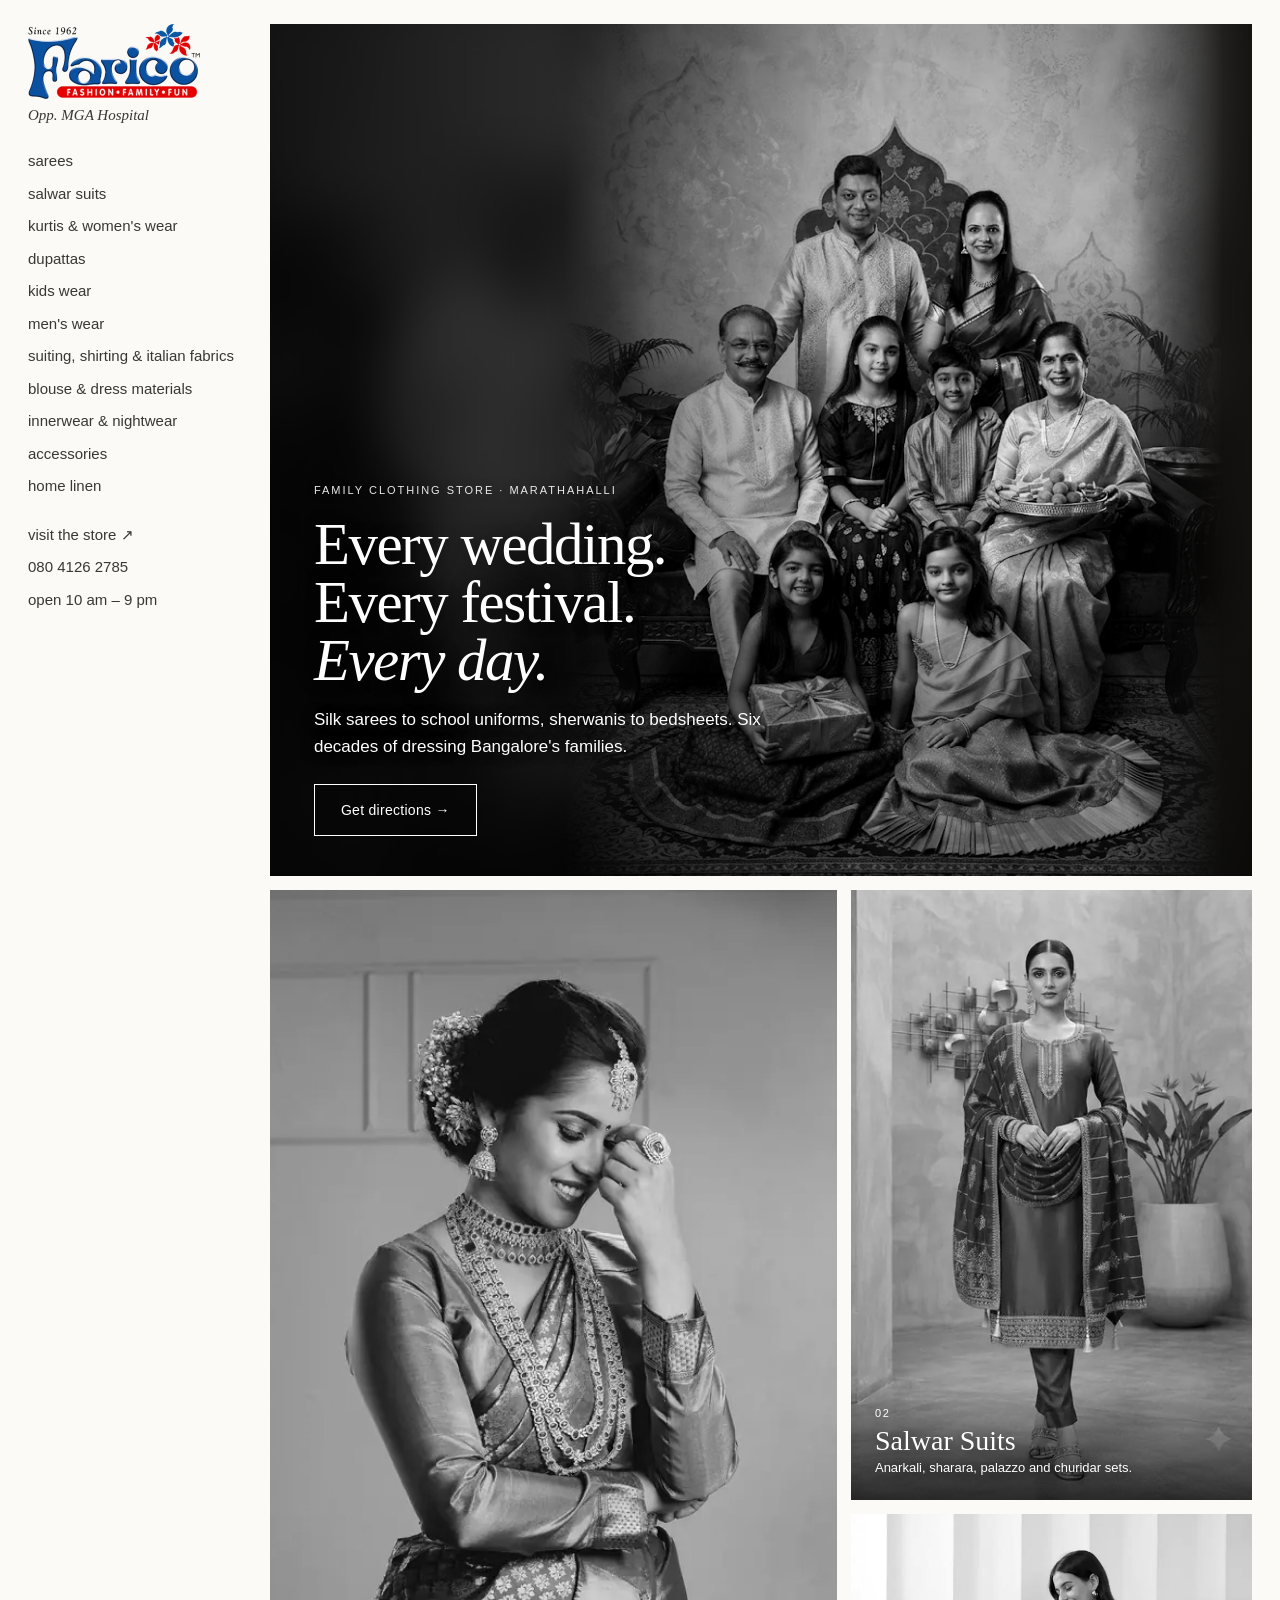
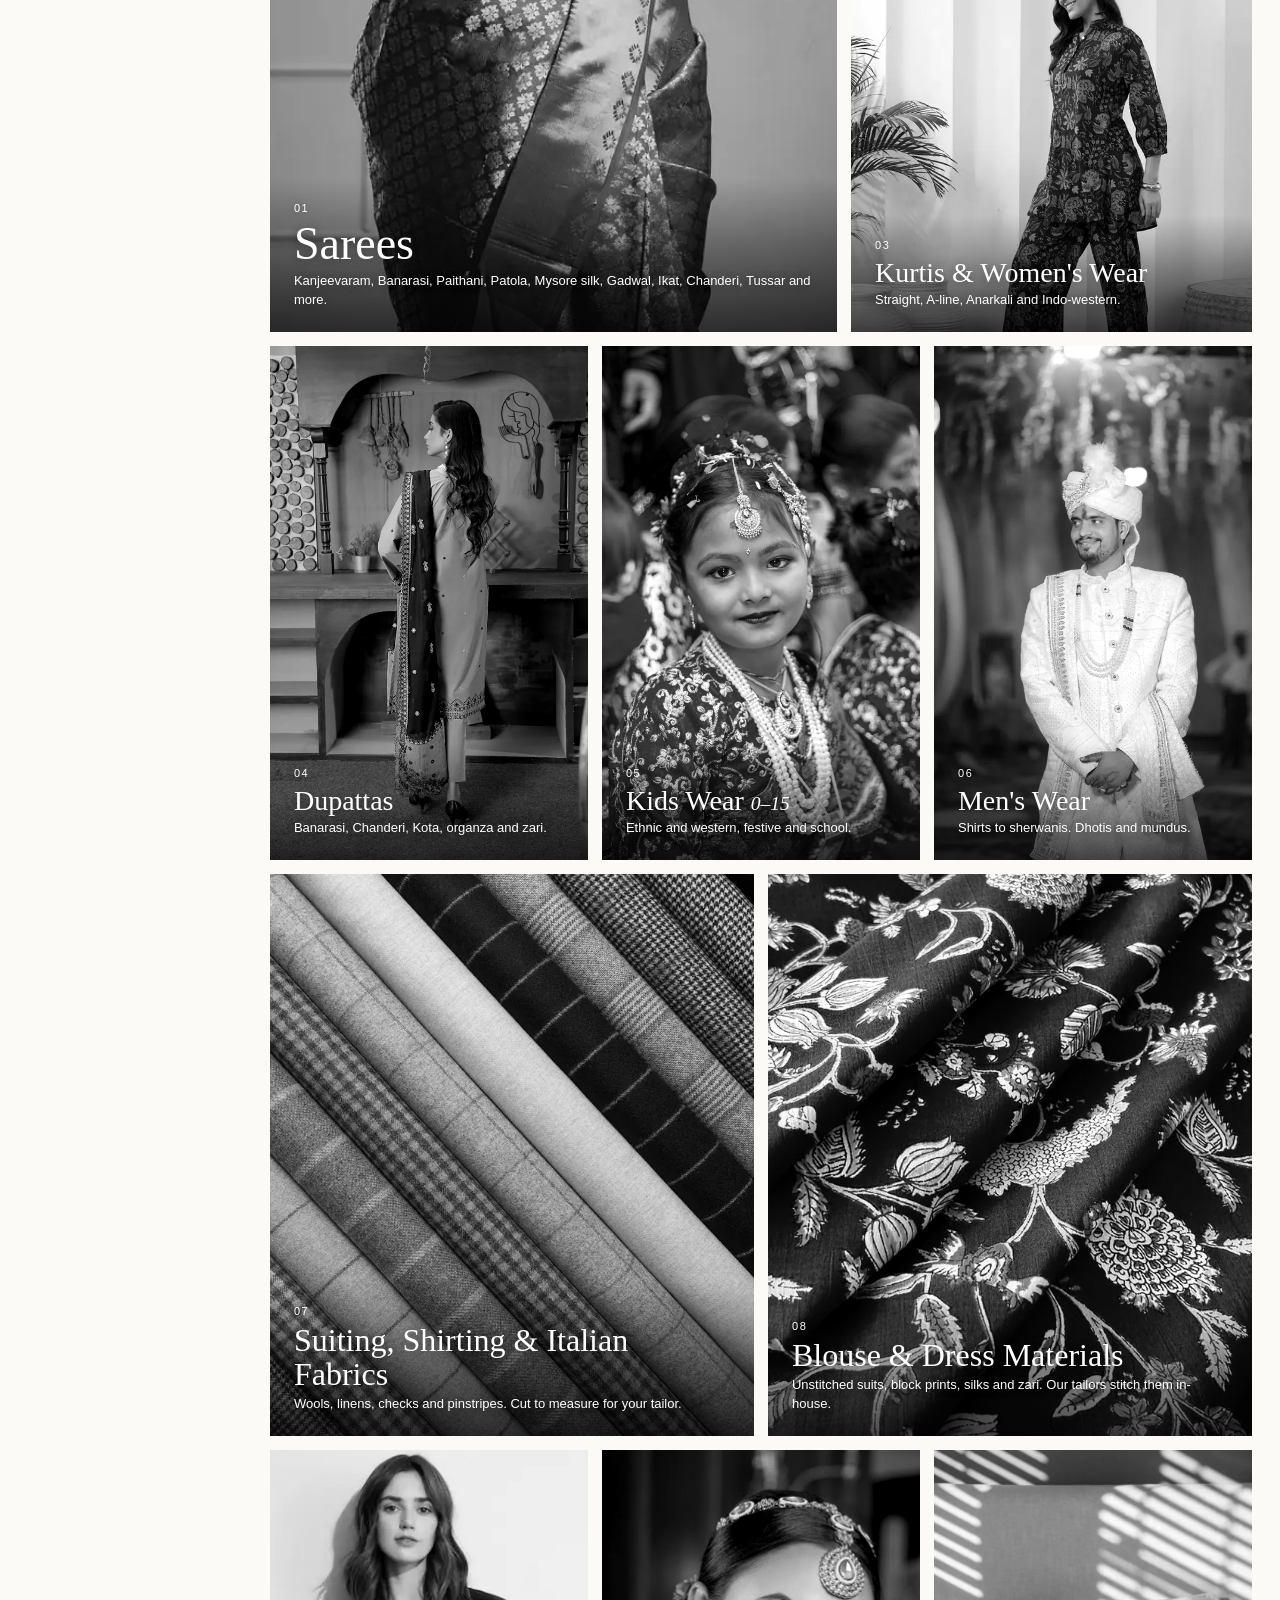
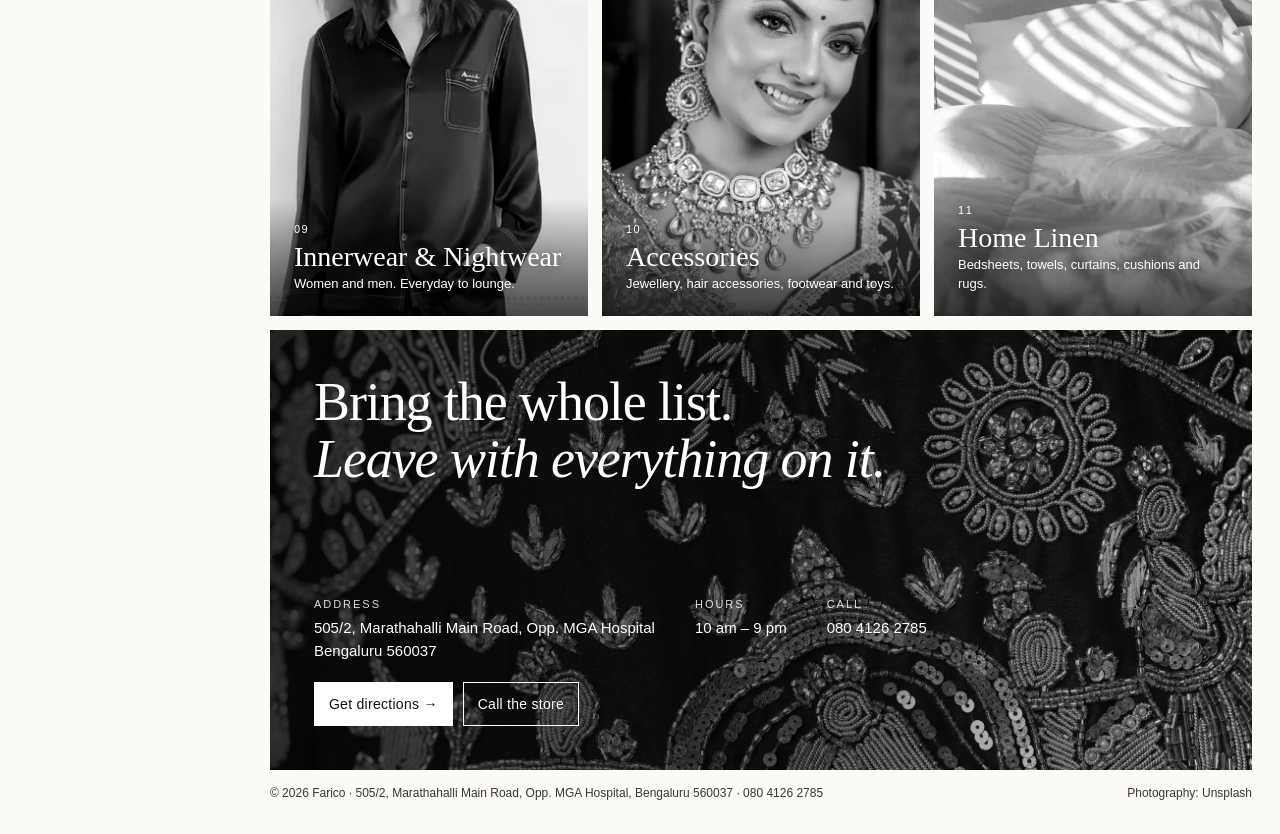
==== index.html @ d2ce6d0b "New salwar suit photo; 3:4 tile Co-Authored-By: Claude Opus 5.5 <noreply@anthropic.com> Claude-Sessi" ====
<!doctype html>
<html lang="en">
<head>
<meta charset="utf-8">
<meta http-equiv="Content-Security-Policy" content="default-src 'self'; img-src 'self' data:; style-src 'self' 'unsafe-inline' https://fonts.googleapis.com; font-src https://fonts.gstatic.com; script-src 'none'; connect-src 'none'; object-src 'none'; base-uri 'self'; form-action 'none'; upgrade-insecure-requests">
<meta name="referrer" content="strict-origin-when-cross-origin">
<meta name="viewport" content="width=device-width, initial-scale=1">
<title>Complete Clothing Store in Marathahalli | Farico</title>
<meta name="description" content="Visit Farico, a complete family clothing store in Marathahalli, Bangalore. Sarees, Kidswear, Men's wear, Women's wear, fabrics &amp; more. Walk-in today.">
<link rel="canonical" href="https://farico.in/">
<meta name="theme-color" content="#FBFAF7">
<meta property="og:type" content="website">
<meta property="og:title" content="Farico — Complete Clothing Store in Marathahalli">
<meta property="og:description" content="Sarees, salwars, kurtis, kidswear, men's wear, suitings, fabrics and home linen. Since 1962. 505/2, Marathahalli Main Road, Opp. MGA Hospital, Bengaluru.">
<meta property="og:url" content="https://farico.in/">
<meta property="og:image" content="https://farico.in/img/family-683.webp">
<link rel="icon" type="image/png" href="img/icon-180.png">
<link rel="apple-touch-icon" href="img/icon-180.png">
<link rel="preload" as="image" href="img/family-683.webp" imagesrcset="img/family-480.webp 480w, img/family-683.webp 683w" imagesizes="(min-width:960px) 520px, 100vw" fetchpriority="high">
<link rel="preconnect" href="https://fonts.googleapis.com">
<link rel="preconnect" href="https://fonts.gstatic.com" crossorigin>
<link rel="stylesheet" href="https://fonts.googleapis.com/css2?family=Newsreader:ital,opsz,wght@0,6..72,300;1,6..72,300&amp;family=Geist:wght@300;400&amp;display=swap">
<script type="application/ld+json">
{"@context":"https://schema.org","@type":"ClothingStore","name":"Farico","url":"https://farico.in/","image":"https://farico.in/img/family-683.webp","logo":"https://farico.in/img/logo.png","foundingDate":"1962","telephone":"+91-80-41262785","address":{"@type":"PostalAddress","streetAddress":"505/2, Marathahalli Main Road, Opp. MGA Hospital","addressLocality":"Marathahalli, Bengaluru","addressRegion":"Karnataka","postalCode":"560037","addressCountry":"IN"},"geo":{"@type":"GeoCoordinates","latitude":12.9572004,"longitude":77.7002602},"openingHoursSpecification":[{"@type":"OpeningHoursSpecification","dayOfWeek":["Monday","Tuesday","Wednesday","Thursday","Friday","Saturday","Sunday"],"opens":"10:00","closes":"21:00"}],"hasMap":"https://www.google.com/maps/search/?api=1&query=FARICO&query_place_id=ChIJmXKPHPkTrjsRgQhDVaaILQQ"}
</script>
<style>
:root{--ink:rgba(20,18,16,.84);--bg:#FBFAF7;--gap:10px;--serif:'Newsreader',Georgia,'Times New Roman',serif;--sans:'Geist','Helvetica Neue',Arial,sans-serif}
*{box-sizing:border-box}
html{-webkit-text-size-adjust:100%;scroll-behavior:smooth}
body{margin:0;background:var(--bg);color:var(--ink);font:300 16px/1.5 var(--sans);-webkit-font-smoothing:antialiased}
a{color:inherit}
img{display:block;max-width:100%}
.wrap{max-width:1440px;margin:0 auto;padding:0 12px 24px}

/* Mobile header */
.side{position:sticky;top:0;z-index:5;background:rgba(251,250,247,.94);backdrop-filter:blur(8px);-webkit-backdrop-filter:blur(8px);margin:0 -12px 10px;padding:10px 12px 0;border-bottom:1px solid rgba(20,18,16,.08)}
.bar{display:flex;align-items:center;justify-content:space-between;gap:12px}
.logo img{width:118px;height:auto}
.place{display:none}
.acts{display:flex;gap:8px}
.btn{display:inline-flex;align-items:center;justify-content:center;gap:6px;min-height:44px;padding:0 14px;border:1px solid rgba(20,18,16,.75);font:400 14px var(--sans);letter-spacing:.02em;text-decoration:none;white-space:nowrap}
.btn svg{width:16px;height:16px}
.btn.dark{background:#141210;color:#fff;border-color:#141210}
.cats{display:flex;gap:18px;overflow-x:auto;padding:12px 0 12px;margin:0 -12px;padding-left:12px;padding-right:12px;scrollbar-width:none;font-size:14px}
.cats::-webkit-scrollbar{display:none}
.cats a{text-decoration:none;white-space:nowrap}
.store{display:none}

/* Tiles */
.tile{position:relative;overflow:hidden;background:#2A2724;color:#fff;margin:0}
.tile img{position:absolute;inset:0;width:100%;height:100%;object-fit:cover;transition:filter .7s ease,transform 1.4s cubic-bezier(.2,.7,.2,1)}
.cap{position:absolute;left:0;right:0;bottom:0;padding:14px;display:flex;flex-direction:column;gap:4px;background:linear-gradient(to top,rgba(0,0,0,.7),rgba(0,0,0,.3) 60%,rgba(0,0,0,0));text-shadow:0 1px 10px rgba(0,0,0,.35)}
.num{font-size:11px;letter-spacing:.14em}
.cap h2,.cap h3{margin:0;font:300 22px/1.05 var(--serif)}
.cap p{margin:0;font-size:13px;line-height:1.45}
@media (hover:hover){
 .tile img{filter:grayscale(1) contrast(1.05)}
 .tile:hover img{filter:none;transform:scale(1.03)}
}
@media (prefers-reduced-motion:reduce){.tile img{transition:none}}

/* Hero */
.hero{position:relative;aspect-ratio:10/19;background:#141210}
.hero .bg{position:absolute;inset:-40px;width:calc(100% + 80px);height:calc(100% + 80px);object-fit:cover;filter:blur(28px) brightness(.5);transform:none}
@media (hover:hover){.hero .bg{filter:grayscale(1) blur(28px) brightness(.5)}.hero:hover .bg{filter:blur(28px) brightness(.5);transform:none}}
.hero .fg{position:absolute;top:0;left:0;right:0;bottom:auto;width:100%;height:auto;aspect-ratio:683/1024;-webkit-mask-image:linear-gradient(to bottom,#000 80%,transparent);mask-image:linear-gradient(to bottom,#000 80%,transparent)}
.hero .shade{position:absolute;inset:0;background:linear-gradient(to top,rgba(0,0,0,.8) 0%,rgba(0,0,0,.45) 35%,rgba(0,0,0,0) 60%,rgba(0,0,0,0) 85%,rgba(0,0,0,.35) 100%)}
.hero .top{position:absolute;top:16px;left:16px;right:16px;display:flex;justify-content:space-between;font-size:11px;letter-spacing:.18em;text-transform:uppercase}
.hero .body{position:absolute;left:0;right:0;bottom:0;padding:22px 16px 24px;display:flex;flex-direction:column;gap:14px;text-shadow:0 1px 16px rgba(0,0,0,.4)}
.hero h1.kicker{margin:0;font:400 11px/1.4 var(--sans);letter-spacing:.18em;text-transform:uppercase;opacity:.9}
.hero .lead{margin:0;font:300 clamp(38px,10vw,88px)/.98 var(--serif);letter-spacing:-.025em;max-width:none}
.hero p{margin:0;font-size:15px;line-height:1.55;max-width:560px}
.hero .btn{align-self:flex-start;color:#fff;border-color:#fff;background:rgba(0,0,0,.2);text-shadow:none}

/* Grid: mobile 2 cols */
.grid{display:grid;grid-template-columns:repeat(2,minmax(0,1fr));gap:var(--gap);margin-top:var(--gap)}
.grid .tile{aspect-ratio:3/4}
.grid .wide{grid-column:1/-1;aspect-ratio:4/5}
.grid .land{aspect-ratio:3/4}

/* Visit */
.visit{margin-top:var(--gap);min-height:520px}
.visit .shade{position:absolute;inset:0;background:linear-gradient(to top,rgba(0,0,0,.8),rgba(0,0,0,.45))}
.visit .body{position:absolute;inset:0;padding:22px 16px;display:flex;flex-direction:column;justify-content:space-between;gap:20px}
.visit h2{margin:0;font:300 clamp(30px,7vw,54px)/1.05 var(--serif);letter-spacing:-.02em;max-width:720px}
.info{display:flex;flex-wrap:wrap;gap:16px 40px;font-size:15px;line-height:1.55}
.info a{text-decoration:none}
.lbl{display:block;font-size:11px;letter-spacing:.18em;text-transform:uppercase;margin-bottom:2px;opacity:.85}
.visit .btns{display:flex;flex-wrap:wrap;gap:10px}
.visit .btn{color:#fff;border-color:#fff}
.visit .btn.dark{background:#fff;color:#141210;border-color:#fff}
footer{display:flex;flex-wrap:wrap;justify-content:space-between;gap:6px 16px;font-size:12px;padding-top:14px}
footer a{text-decoration:none}

/* Tablet */
@media (min-width:640px){
 .cap{padding:18px}
 .cap h2,.cap h3{font-size:26px}
 .hero .body{padding:32px}
 .hero{aspect-ratio:10/16}
}

/* Desktop: side nav + collage */
@media (min-width:960px){
 :root{--gap:14px}
 .wrap{display:flex;gap:36px;align-items:flex-start;padding:24px 28px 32px}
 .side{position:sticky;top:24px;flex:0 0 190px;margin:0;padding:0;background:none;backdrop-filter:none;-webkit-backdrop-filter:none;border:0;display:flex;flex-direction:column;gap:26px}
 .bar{flex-direction:column;align-items:flex-start;gap:8px}
 .logo img{width:172px}
 .place{display:block;font:italic 300 15px var(--serif)}
 .acts{display:none}
 .cats{flex-direction:column;gap:10px;overflow:visible;margin:0;padding:0;font-size:15px}
 .cats a:hover,.store a:hover{text-decoration:underline;text-underline-offset:4px}
 .store{display:flex;flex-direction:column;gap:10px;font-size:15px}
 .store a{text-decoration:none}
 main{flex:1;min-width:0}
 .hero{aspect-ratio:auto;height:clamp(600px,calc(100svh - 48px),880px)}
 .hero .fg{top:-2%;bottom:auto;left:auto;right:3%;height:116%;width:auto;-webkit-mask-image:linear-gradient(to right,transparent 0,#000 14%,#000 86%,transparent 100%);mask-image:linear-gradient(to right,transparent 0,#000 14%,#000 86%,transparent 100%)}
 .hero .shade{background:linear-gradient(to right,rgba(0,0,0,.72) 0%,rgba(0,0,0,.45) 40%,rgba(0,0,0,0) 62%),linear-gradient(to top,rgba(0,0,0,.45),rgba(0,0,0,0) 40%)}
 .hero .body{top:0;bottom:0;right:auto;width:min(56%,640px);justify-content:flex-end;align-items:flex-start}
 .hero .lead{font-size:clamp(46px,4.6vw,76px)}
 .hero .top{top:26px;left:44px;right:44px}
 .hero .body{padding:40px 44px;gap:24px}
 .hero .body>div{display:flex;flex-direction:column;gap:18px;max-width:640px}
 .hero p{font-size:17px}
 .hero .btn{align-self:auto;min-height:52px;padding:0 26px}
 .grid{grid-template-columns:repeat(12,minmax(0,1fr));grid-auto-rows:10px}
 .grid .tile,.grid .wide{aspect-ratio:auto}
 .cap{padding:22px 24px}
 .cap h3{font-size:28px}
 .grid .g1{grid-column:1/span 7;grid-row:1/span 44}
 .grid .g1 h2{font-size:46px}
 .grid .g2{grid-column:8/span 5;grid-row:1/span 26}
 .grid .g3{grid-column:8/span 5;grid-row:27/span 18}
 .grid .g4{grid-column:1/span 4;grid-row:45/span 22}
 .grid .g5{grid-column:5/span 4;grid-row:45/span 22}
 .grid .g6{grid-column:9/span 4;grid-row:45/span 22}
 .grid .g7{grid-column:1/span 6;grid-row:67/span 24}
 .grid .g8{grid-column:7/span 6;grid-row:67/span 24}
 .grid .g9{grid-column:1/span 4;grid-row:91/span 20}
 .grid .g10{grid-column:5/span 4;grid-row:91/span 20}
 .grid .g11{grid-column:9/span 4;grid-row:91/span 20}
 .g7 h3,.g8 h3{font-size:32px}
 .visit{min-height:440px}
 .visit .shade{background:linear-gradient(to right,rgba(0,0,0,.75),rgba(0,0,0,.45) 55%,rgba(0,0,0,.15))}
 .visit .body{padding:44px}
 .visit .bottom{display:flex;flex-wrap:wrap;align-items:flex-end;justify-content:space-between;gap:20px}
}
</style>
</head>
<body>
<div class="wrap">

<header class="side">
 <div class="bar">
  <a class="logo" href="/" aria-label="Farico home"><picture><source srcset="img/logo.webp" type="image/webp"><img src="img/logo.png" alt="Farico — since 1962. Fashion, Family, Fun" width="344" height="150"></picture></a>
  <span class="place">Opp. MGA Hospital</span>
  <div class="acts">
   <a class="btn" href="tel:+918041262785" aria-label="Call Farico"><svg viewBox="0 0 24 24" fill="none" stroke="currentColor" stroke-width="1.6"><path d="M5 4h4l2 5-2.5 1.5a11 11 0 0 0 5 5L15 13l5 2v4a2 2 0 0 1-2 2A16 16 0 0 1 3 6a2 2 0 0 1 2-2"/></svg>Call</a>
   <a class="btn dark" href="https://www.google.com/maps/search/?api=1&amp;query=FARICO&amp;query_place_id=ChIJmXKPHPkTrjsRgQhDVaaILQQ" target="_blank" rel="noopener"><svg viewBox="0 0 24 24" fill="none" stroke="currentColor" stroke-width="1.6"><path d="M12 21s-7-6.2-7-11.5a7 7 0 0 1 14 0C19 14.8 12 21 12 21z"/><circle cx="12" cy="9.5" r="2.5"/></svg>Directions</a>
  </div>
 </div>
 <nav class="cats" aria-label="Collections">
  <a href="#sarees">sarees</a>
  <a href="#salwar">salwar suits</a>
  <a href="#kurtis">kurtis &amp; women's wear</a>
  <a href="#dupattas">dupattas</a>
  <a href="#kids">kids wear</a>
  <a href="#men">men's wear</a>
  <a href="#suiting">suiting, shirting &amp; italian fabrics</a>
  <a href="#materials">blouse &amp; dress materials</a>
  <a href="#nightwear">innerwear &amp; nightwear</a>
  <a href="#accessories">accessories</a>
  <a href="#home">home linen</a>
 </nav>
 <nav class="store" aria-label="Store">
  <a href="https://www.google.com/maps/search/?api=1&amp;query=FARICO&amp;query_place_id=ChIJmXKPHPkTrjsRgQhDVaaILQQ" target="_blank" rel="noopener">visit the store ↗</a>
  <a href="tel:+918041262785">080 4126 2785</a>
  <span>open 10 am – 9 pm</span>
 </nav>
</header>

<main>
 <section class="tile hero" aria-labelledby="h1">
  <img class="bg" src="img/family-480.webp" alt="" aria-hidden="true" decoding="async">
  <img class="fg" src="img/family-683.webp" srcset="img/family-480.webp 480w, img/family-683.webp 683w" sizes="(min-width:960px) 600px, 100vw" width="683" height="1024" alt="Three generations of a family dressed in silk sarees, kurtas and festive kidswear" fetchpriority="high" decoding="async">
  <div class="shade"></div>
  <div class="body">
   <div>
    <h1 id="h1" class="kicker">Family clothing store · Marathahalli</h1>
    <p class="lead">Every wedding.<br>Every festival.<br><em>Every day.</em></p>
    <p>Silk sarees to school uniforms, sherwanis to bedsheets. Six decades of dressing Bangalore's families.</p>
   </div>
   <a class="btn" href="https://www.google.com/maps/search/?api=1&amp;query=FARICO&amp;query_place_id=ChIJmXKPHPkTrjsRgQhDVaaILQQ" target="_blank" rel="noopener">Get directions →</a>
  </div>
 </section>

 <section class="grid" aria-label="Collections">
  <article class="tile wide g1" id="sarees">
   <img src="img/sarees-640.webp" srcset="img/sarees-640.webp 640w, img/sarees-1100.webp 1100w" sizes="(min-width:960px) 45vw, 100vw" width="1100" height="1650" loading="lazy" decoding="async" alt="Woman in a purple and gold silk saree" style="object-position:50% 20%">
   <div class="cap"><span class="num">01</span><h2>Sarees</h2><p>Kanjeevaram, Banarasi, Paithani, Patola, Mysore silk, Gadwal, Ikat, Chanderi, Tussar and more.</p></div>
  </article>
  <article class="tile g2" id="salwar">
   <img src="img/salwar-480.webp" srcset="img/salwar-480.webp 480w, img/salwar-768.webp 768w" sizes="(min-width:960px) 32vw, 50vw" width="768" height="1024" loading="lazy" decoding="async" alt="Woman in a teal silk salwar suit with an embroidered pink dupatta">
   <div class="cap"><span class="num">02</span><h3>Salwar Suits</h3><p>Anarkali, sharara, palazzo and churidar sets.</p></div>
  </article>
  <article class="tile g3" id="kurtis">
   <img src="img/kurtis-640.webp" srcset="img/kurtis-640.webp 640w, img/kurtis-900.webp 900w" sizes="(min-width:960px) 32vw, 50vw" width="900" height="1350" loading="lazy" decoding="async" alt="Woman in a navy floral kurta and pants" style="object-position:50% 20%">
   <div class="cap"><span class="num">03</span><h3>Kurtis &amp; Women's Wear</h3><p>Straight, A-line, Anarkali and Indo-western.</p></div>
  </article>
  <article class="tile g4" id="dupattas">
   <img src="img/dupattas-640.webp" srcset="img/dupattas-640.webp 640w, img/dupattas-1000.webp 1000w" sizes="(min-width:960px) 26vw, 50vw" width="1000" height="1500" loading="lazy" decoding="async" alt="Woman wearing a grey outfit with a black embroidered dupatta" style="object-position:50% 30%">
   <div class="cap"><span class="num">04</span><h3>Dupattas</h3><p>Banarasi, Chanderi, Kota, organza and zari.</p></div>
  </article>
  <article class="tile g5" id="kids">
   <img src="img/kids-640.webp" srcset="img/kids-640.webp 640w, img/kids-1000.webp 1000w" sizes="(min-width:960px) 26vw, 50vw" width="1000" height="1500" loading="lazy" decoding="async" alt="Young girl in a red and gold traditional dress" style="object-position:50% 25%">
   <div class="cap"><span class="num">05</span><h3>Kids Wear <em style="font-size:.7em">0–15</em></h3><p>Ethnic and western, festive and school.</p></div>
  </article>
  <article class="tile wide g6" id="men">
   <img src="img/men-640.webp" srcset="img/men-640.webp 640w, img/men-1000.webp 1000w" sizes="(min-width:960px) 26vw, 50vw" width="1000" height="1500" loading="lazy" decoding="async" alt="Groom in traditional Indian wedding attire" style="object-position:50% 20%">
   <div class="cap"><span class="num">06</span><h3>Men's Wear</h3><p>Shirts to sherwanis. Dhotis and mundus.</p></div>
  </article>
  <article class="tile wide g7" id="suiting">
   <img src="img/suiting-640.webp" srcset="img/suiting-640.webp 640w, img/suiting-1000.webp 1000w" sizes="(min-width:960px) 40vw, 100vw" width="1000" height="1251" loading="lazy" decoding="async" alt="Suiting fabrics in checks, stripes and herringbone laid side by side">
   <div class="cap"><span class="num">07</span><h3>Suiting, Shirting &amp; Italian Fabrics</h3><p>Wools, linens, checks and pinstripes. Cut to measure for your tailor.</p></div>
  </article>
  <article class="tile wide g8" id="materials">
   <img src="img/materials-640.webp" srcset="img/materials-640.webp 640w, img/materials-750.webp 750w" sizes="(min-width:960px) 40vw, 100vw" width="750" height="1000" loading="lazy" decoding="async" alt="Maroon floral printed dress material">
   <div class="cap"><span class="num">08</span><h3>Blouse &amp; Dress Materials</h3><p>Unstitched suits, block prints, silks and zari. Our tailors stitch them in-house.</p></div>
  </article>
  <article class="tile g9" id="nightwear">
   <img src="img/nightwear-640.webp" srcset="img/nightwear-640.webp 640w, img/nightwear-900.webp 900w" sizes="(min-width:960px) 26vw, 50vw" width="900" height="675" loading="lazy" decoding="async" alt="Woman wearing navy silk pyjamas">
   <div class="cap"><span class="num">09</span><h3>Innerwear &amp; Nightwear</h3><p>Women and men. Everyday to lounge.</p></div>
  </article>
  <article class="tile g10" id="accessories">
   <img src="img/accessories-640.webp" srcset="img/accessories-640.webp 640w, img/accessories-800.webp 800w" sizes="(min-width:960px) 26vw, 50vw" width="800" height="1199" loading="lazy" decoding="async" alt="Woman wearing traditional Indian jewellery" style="object-position:50% 25%">
   <div class="cap"><span class="num">10</span><h3>Accessories</h3><p>Jewellery, hair accessories, footwear and toys.</p></div>
  </article>
  <article class="tile wide g11" id="home">
   <img src="img/home-640.webp" srcset="img/home-640.webp 640w, img/home-800.webp 800w" sizes="(min-width:960px) 26vw, 100vw" width="800" height="1200" loading="lazy" decoding="async" alt="A bed made with white linen and pillows">
   <div class="cap"><span class="num">11</span><h3>Home Linen</h3><p>Bedsheets, towels, curtains, cushions and rugs.</p></div>
  </article>
 </section>

 <section class="tile visit" id="visit" aria-labelledby="vh">
  <img src="img/visit-960.webp" srcset="img/visit-960.webp 960w, img/visit-2000.webp 2000w" sizes="(min-width:960px) 80vw, 100vw" width="2000" height="900" loading="lazy" decoding="async" alt="Close-up of red silk with gold zari embroidery">
  <div class="shade"></div>
  <div class="body">
   <h2 id="vh">Bring the whole list.<br><em>Leave with everything on it.</em></h2>
   <div class="bottom">
    <div class="info">
     <a href="https://www.google.com/maps/search/?api=1&amp;query=FARICO&amp;query_place_id=ChIJmXKPHPkTrjsRgQhDVaaILQQ" target="_blank" rel="noopener"><span class="lbl">Address</span>505/2, Marathahalli Main Road, Opp. MGA Hospital<br>Bengaluru 560037</a>
     <div><span class="lbl">Hours</span>10 am – 9 pm</div>
     <a href="tel:+918041262785"><span class="lbl">Call</span>080 4126 2785</a>
    </div>
    <div class="btns">
     <a class="btn dark" href="https://www.google.com/maps/search/?api=1&amp;query=FARICO&amp;query_place_id=ChIJmXKPHPkTrjsRgQhDVaaILQQ" target="_blank" rel="noopener">Get directions →</a>
     <a class="btn" href="tel:+918041262785">Call the store</a>
    </div>
   </div>
  </div>
 </section>

 <footer>
  <span>© 2026 Farico · 505/2, Marathahalli Main Road, Opp. MGA Hospital, Bengaluru 560037 · <a href="tel:+918041262785">080 4126 2785</a></span>
  <span>Photography: Unsplash</span>
 </footer>
</main>
</div>
</body>
</html>
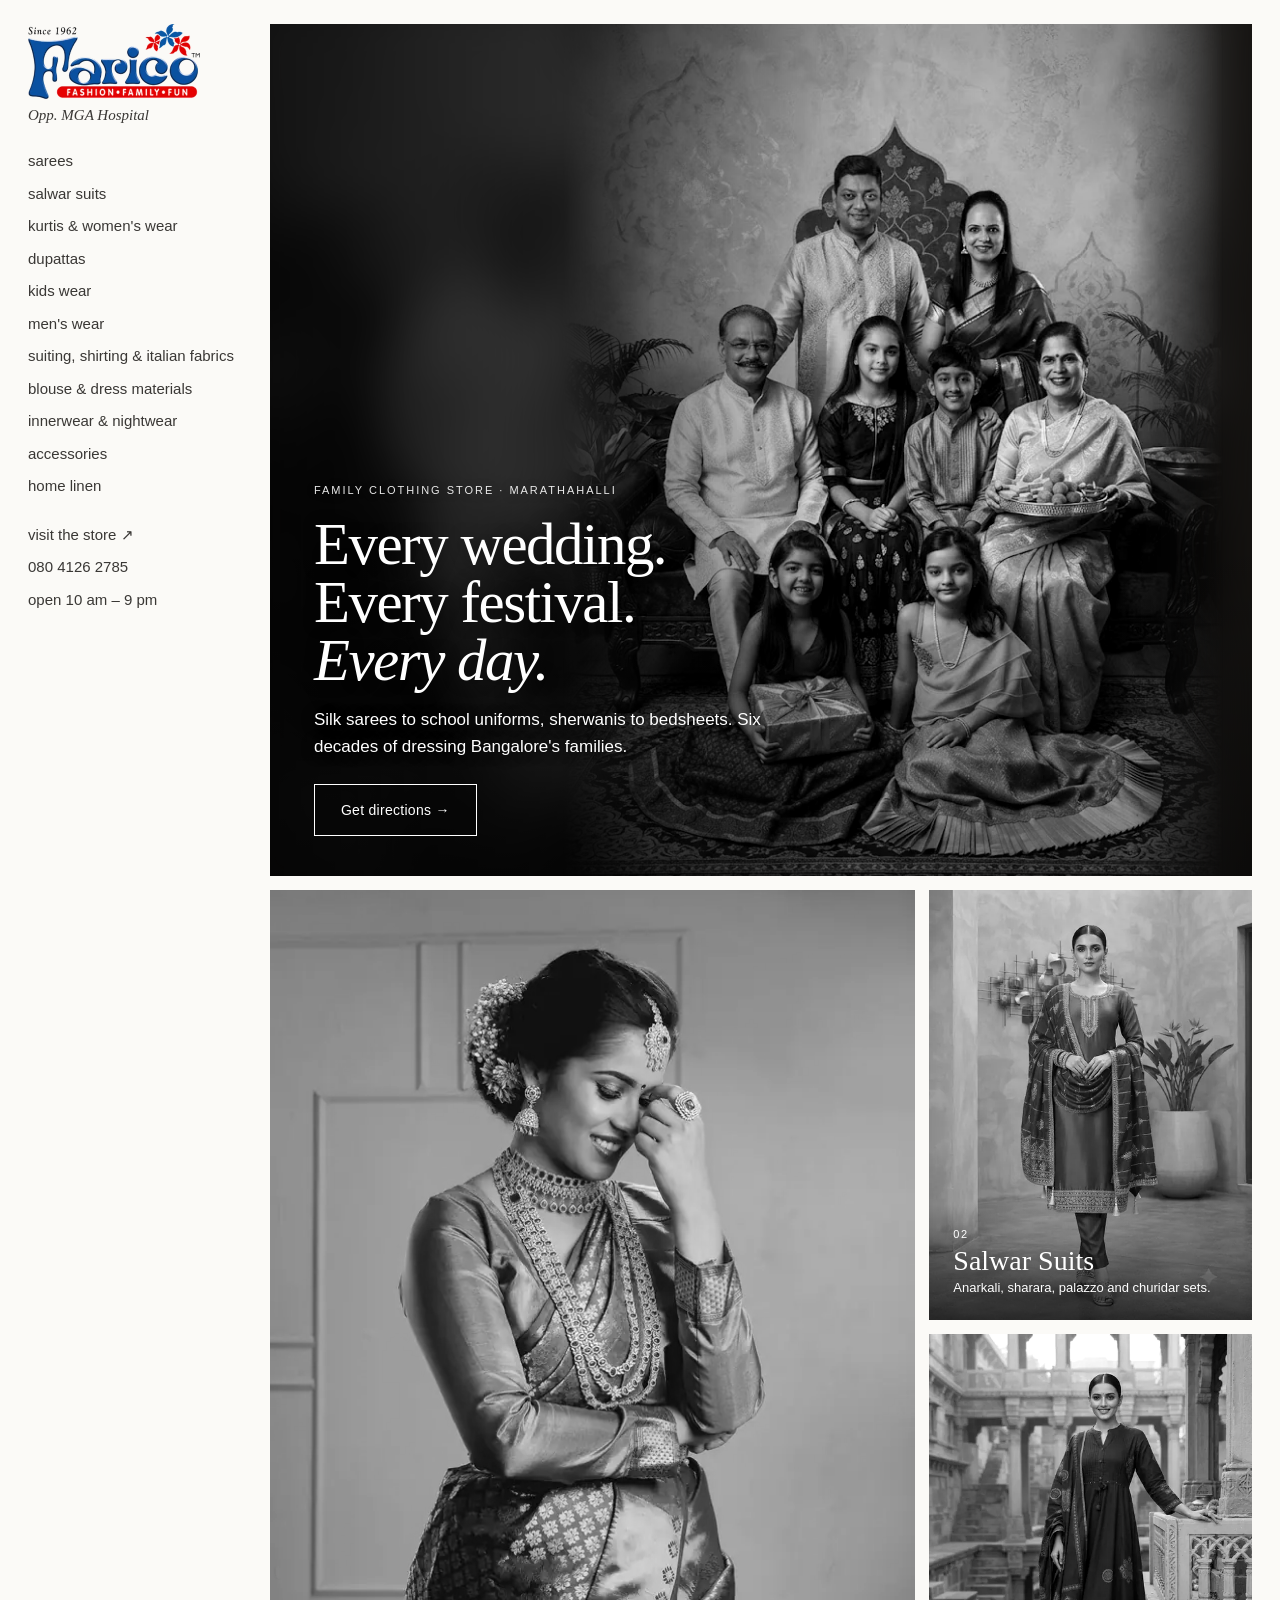
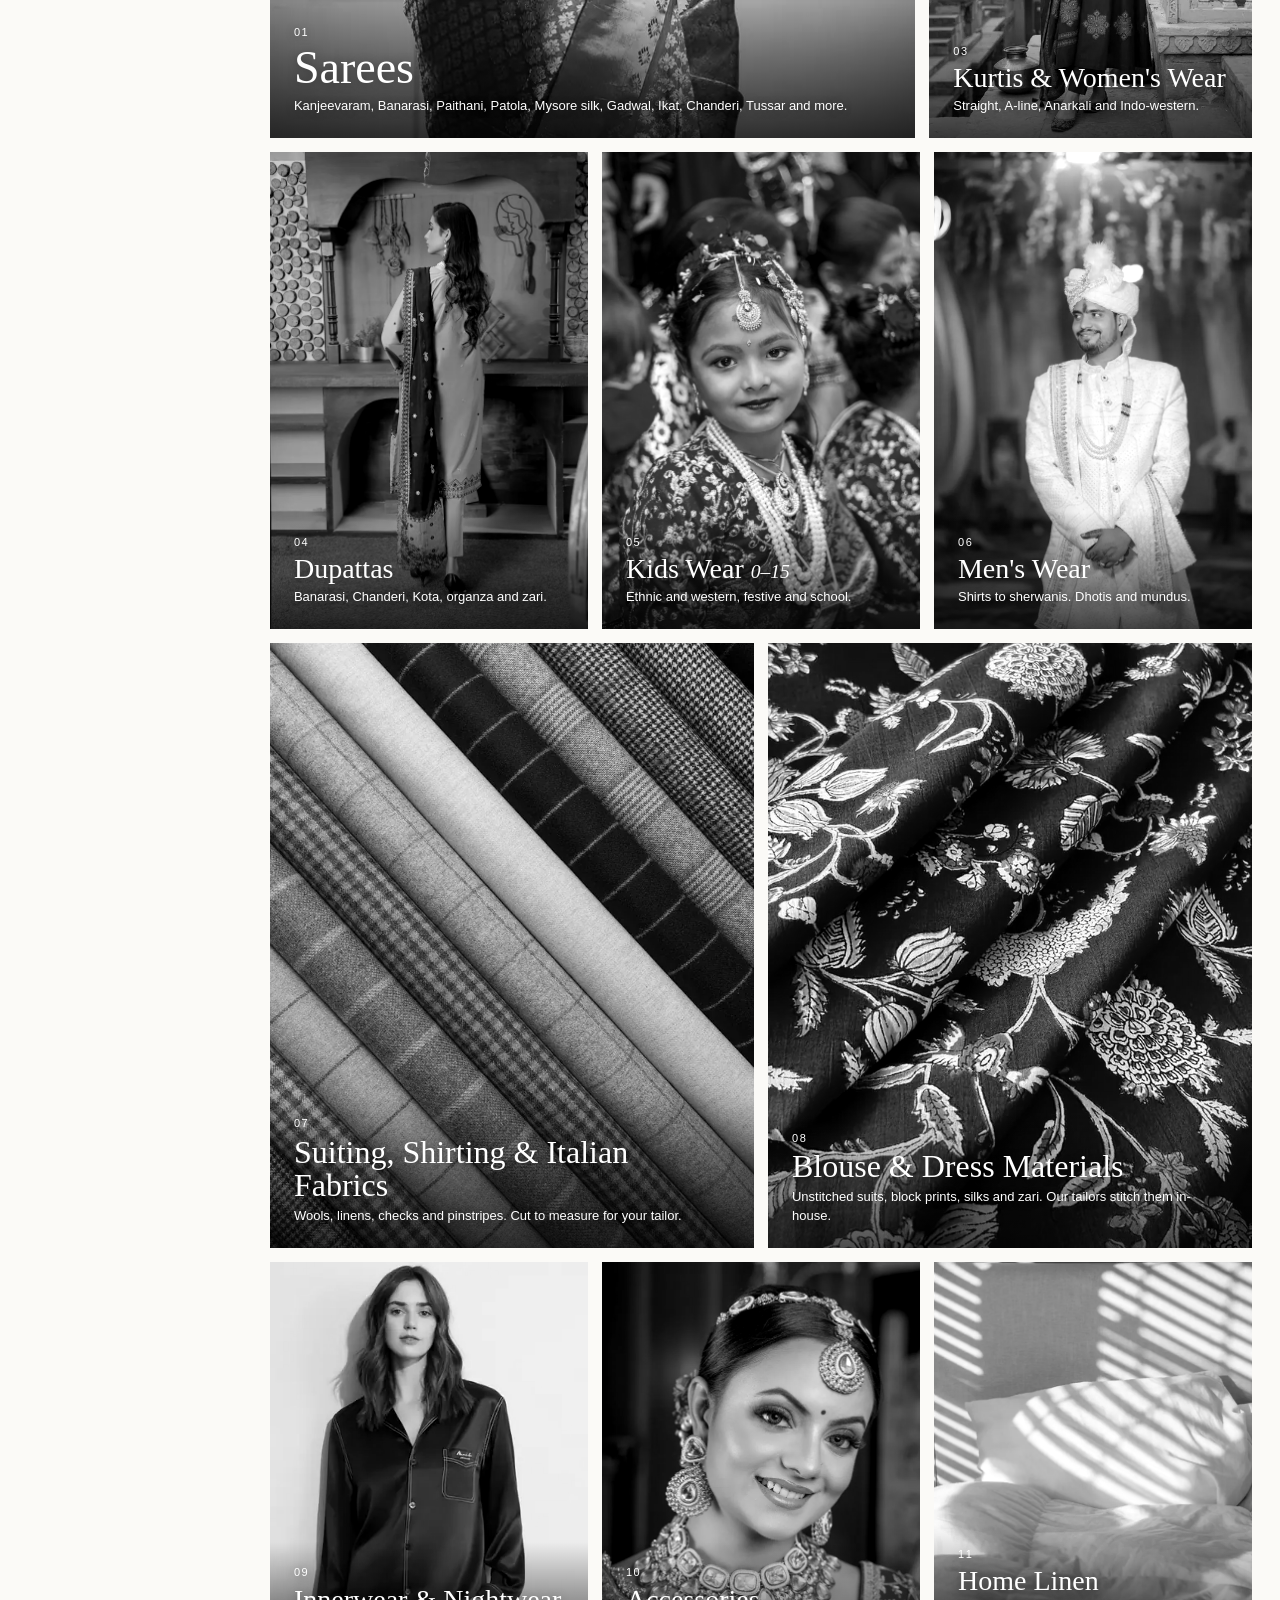
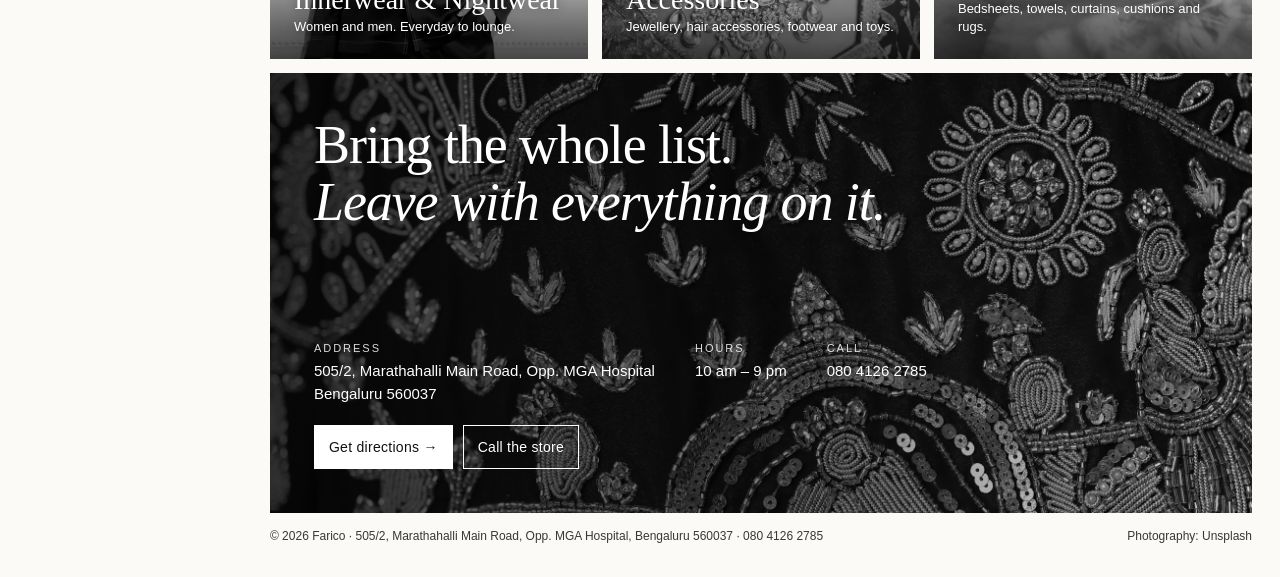
==== commit 42dc9d22: "New kurti photo; collage rows sized to each photo's shape Co-Authored-By: Claude Opus 5.5 <noreply@a" ====
--- a/index.html
+++ b/index.html
@@ -77,6 +77,7 @@
 .grid .tile{aspect-ratio:3/4}
 .grid .wide{grid-column:1/-1;aspect-ratio:4/5}
 .grid .land{aspect-ratio:3/4}
+.grid .row,.grid .stack{display:contents}
 
 /* Visit */
 .visit{margin-top:var(--gap);min-height:520px}
@@ -124,22 +125,24 @@
  .hero .body>div{display:flex;flex-direction:column;gap:18px;max-width:640px}
  .hero p{font-size:17px}
  .hero .btn{align-self:auto;min-height:52px;padding:0 26px}
- .grid{grid-template-columns:repeat(12,minmax(0,1fr));grid-auto-rows:10px}
- .grid .tile,.grid .wide{aspect-ratio:auto}
+ .grid{display:flex;flex-direction:column}
+ .grid .row{display:grid;gap:var(--gap)}
+ .grid .row .tile{grid-column:auto}
+ .grid .r1{grid-template-columns:2fr 1fr}
+ .grid .stack{display:flex;flex-direction:column;gap:var(--gap)}
+ .grid .r1 .g1{aspect-ratio:auto;height:100%}
+ .grid .g2{aspect-ratio:3/4}
+ .grid .g3{aspect-ratio:4/5}
+ .grid .g1 h2{font-size:46px}
+ .grid .r2{grid-template-columns:repeat(3,minmax(0,1fr))}
+ .grid .r2 .tile{aspect-ratio:2/3}
+ .grid .r3{grid-template-columns:repeat(2,minmax(0,1fr))}
+ .grid .r3 .tile{aspect-ratio:4/5}
+ .grid .r4{grid-template-columns:repeat(3,minmax(0,1fr))}
+ .grid .r4 .tile{aspect-ratio:4/5}
  .cap{padding:22px 24px}
  .cap h3{font-size:28px}
- .grid .g1{grid-column:1/span 7;grid-row:1/span 44}
  .grid .g1 h2{font-size:46px}
- .grid .g2{grid-column:8/span 5;grid-row:1/span 26}
- .grid .g3{grid-column:8/span 5;grid-row:27/span 18}
- .grid .g4{grid-column:1/span 4;grid-row:45/span 22}
- .grid .g5{grid-column:5/span 4;grid-row:45/span 22}
- .grid .g6{grid-column:9/span 4;grid-row:45/span 22}
- .grid .g7{grid-column:1/span 6;grid-row:67/span 24}
- .grid .g8{grid-column:7/span 6;grid-row:67/span 24}
- .grid .g9{grid-column:1/span 4;grid-row:91/span 20}
- .grid .g10{grid-column:5/span 4;grid-row:91/span 20}
- .grid .g11{grid-column:9/span 4;grid-row:91/span 20}
  .g7 h3,.g8 h3{font-size:32px}
  .visit{min-height:440px}
  .visit .shade{background:linear-gradient(to right,rgba(0,0,0,.75),rgba(0,0,0,.45) 55%,rgba(0,0,0,.15))}
@@ -196,18 +199,22 @@
  </section>
 
  <section class="grid" aria-label="Collections">
+  <div class="row r1">
   <article class="tile wide g1" id="sarees">
    <img src="img/sarees-640.webp" srcset="img/sarees-640.webp 640w, img/sarees-1100.webp 1100w" sizes="(min-width:960px) 45vw, 100vw" width="1100" height="1650" loading="lazy" decoding="async" alt="Woman in a purple and gold silk saree" style="object-position:50% 20%">
    <div class="cap"><span class="num">01</span><h2>Sarees</h2><p>Kanjeevaram, Banarasi, Paithani, Patola, Mysore silk, Gadwal, Ikat, Chanderi, Tussar and more.</p></div>
   </article>
+  <div class="stack">
   <article class="tile g2" id="salwar">
    <img src="img/salwar-480.webp" srcset="img/salwar-480.webp 480w, img/salwar-768.webp 768w" sizes="(min-width:960px) 32vw, 50vw" width="768" height="1024" loading="lazy" decoding="async" alt="Woman in a teal silk salwar suit with an embroidered pink dupatta">
    <div class="cap"><span class="num">02</span><h3>Salwar Suits</h3><p>Anarkali, sharara, palazzo and churidar sets.</p></div>
   </article>
   <article class="tile g3" id="kurtis">
-   <img src="img/kurtis-640.webp" srcset="img/kurtis-640.webp 640w, img/kurtis-900.webp 900w" sizes="(min-width:960px) 32vw, 50vw" width="900" height="1350" loading="lazy" decoding="async" alt="Woman in a navy floral kurta and pants" style="object-position:50% 20%">
+   <img src="img/kurtis-512.webp" srcset="img/kurtis-512.webp 512w, img/kurtis-819.webp 819w" sizes="(min-width:960px) 30vw, 50vw" width="819" height="1024" loading="lazy" decoding="async" alt="Woman in an indigo block-printed Anarkali kurta with matching dupatta" style="object-position:50% 15%">
    <div class="cap"><span class="num">03</span><h3>Kurtis &amp; Women's Wear</h3><p>Straight, A-line, Anarkali and Indo-western.</p></div>
   </article>
+  </div></div>
+  <div class="row r2">
   <article class="tile g4" id="dupattas">
    <img src="img/dupattas-640.webp" srcset="img/dupattas-640.webp 640w, img/dupattas-1000.webp 1000w" sizes="(min-width:960px) 26vw, 50vw" width="1000" height="1500" loading="lazy" decoding="async" alt="Woman wearing a grey outfit with a black embroidered dupatta" style="object-position:50% 30%">
    <div class="cap"><span class="num">04</span><h3>Dupattas</h3><p>Banarasi, Chanderi, Kota, organza and zari.</p></div>
@@ -220,6 +227,8 @@
    <img src="img/men-640.webp" srcset="img/men-640.webp 640w, img/men-1000.webp 1000w" sizes="(min-width:960px) 26vw, 50vw" width="1000" height="1500" loading="lazy" decoding="async" alt="Groom in traditional Indian wedding attire" style="object-position:50% 20%">
    <div class="cap"><span class="num">06</span><h3>Men's Wear</h3><p>Shirts to sherwanis. Dhotis and mundus.</p></div>
   </article>
+  </div>
+  <div class="row r3">
   <article class="tile wide g7" id="suiting">
    <img src="img/suiting-640.webp" srcset="img/suiting-640.webp 640w, img/suiting-1000.webp 1000w" sizes="(min-width:960px) 40vw, 100vw" width="1000" height="1251" loading="lazy" decoding="async" alt="Suiting fabrics in checks, stripes and herringbone laid side by side">
    <div class="cap"><span class="num">07</span><h3>Suiting, Shirting &amp; Italian Fabrics</h3><p>Wools, linens, checks and pinstripes. Cut to measure for your tailor.</p></div>
@@ -228,6 +237,8 @@
    <img src="img/materials-640.webp" srcset="img/materials-640.webp 640w, img/materials-750.webp 750w" sizes="(min-width:960px) 40vw, 100vw" width="750" height="1000" loading="lazy" decoding="async" alt="Maroon floral printed dress material">
    <div class="cap"><span class="num">08</span><h3>Blouse &amp; Dress Materials</h3><p>Unstitched suits, block prints, silks and zari. Our tailors stitch them in-house.</p></div>
   </article>
+  </div>
+  <div class="row r4">
   <article class="tile g9" id="nightwear">
    <img src="img/nightwear-640.webp" srcset="img/nightwear-640.webp 640w, img/nightwear-900.webp 900w" sizes="(min-width:960px) 26vw, 50vw" width="900" height="675" loading="lazy" decoding="async" alt="Woman wearing navy silk pyjamas">
    <div class="cap"><span class="num">09</span><h3>Innerwear &amp; Nightwear</h3><p>Women and men. Everyday to lounge.</p></div>
@@ -240,6 +251,7 @@
    <img src="img/home-640.webp" srcset="img/home-640.webp 640w, img/home-800.webp 800w" sizes="(min-width:960px) 26vw, 100vw" width="800" height="1200" loading="lazy" decoding="async" alt="A bed made with white linen and pillows">
    <div class="cap"><span class="num">11</span><h3>Home Linen</h3><p>Bedsheets, towels, curtains, cushions and rugs.</p></div>
   </article>
+  </div>
  </section>
 
  <section class="tile visit" id="visit" aria-labelledby="vh">
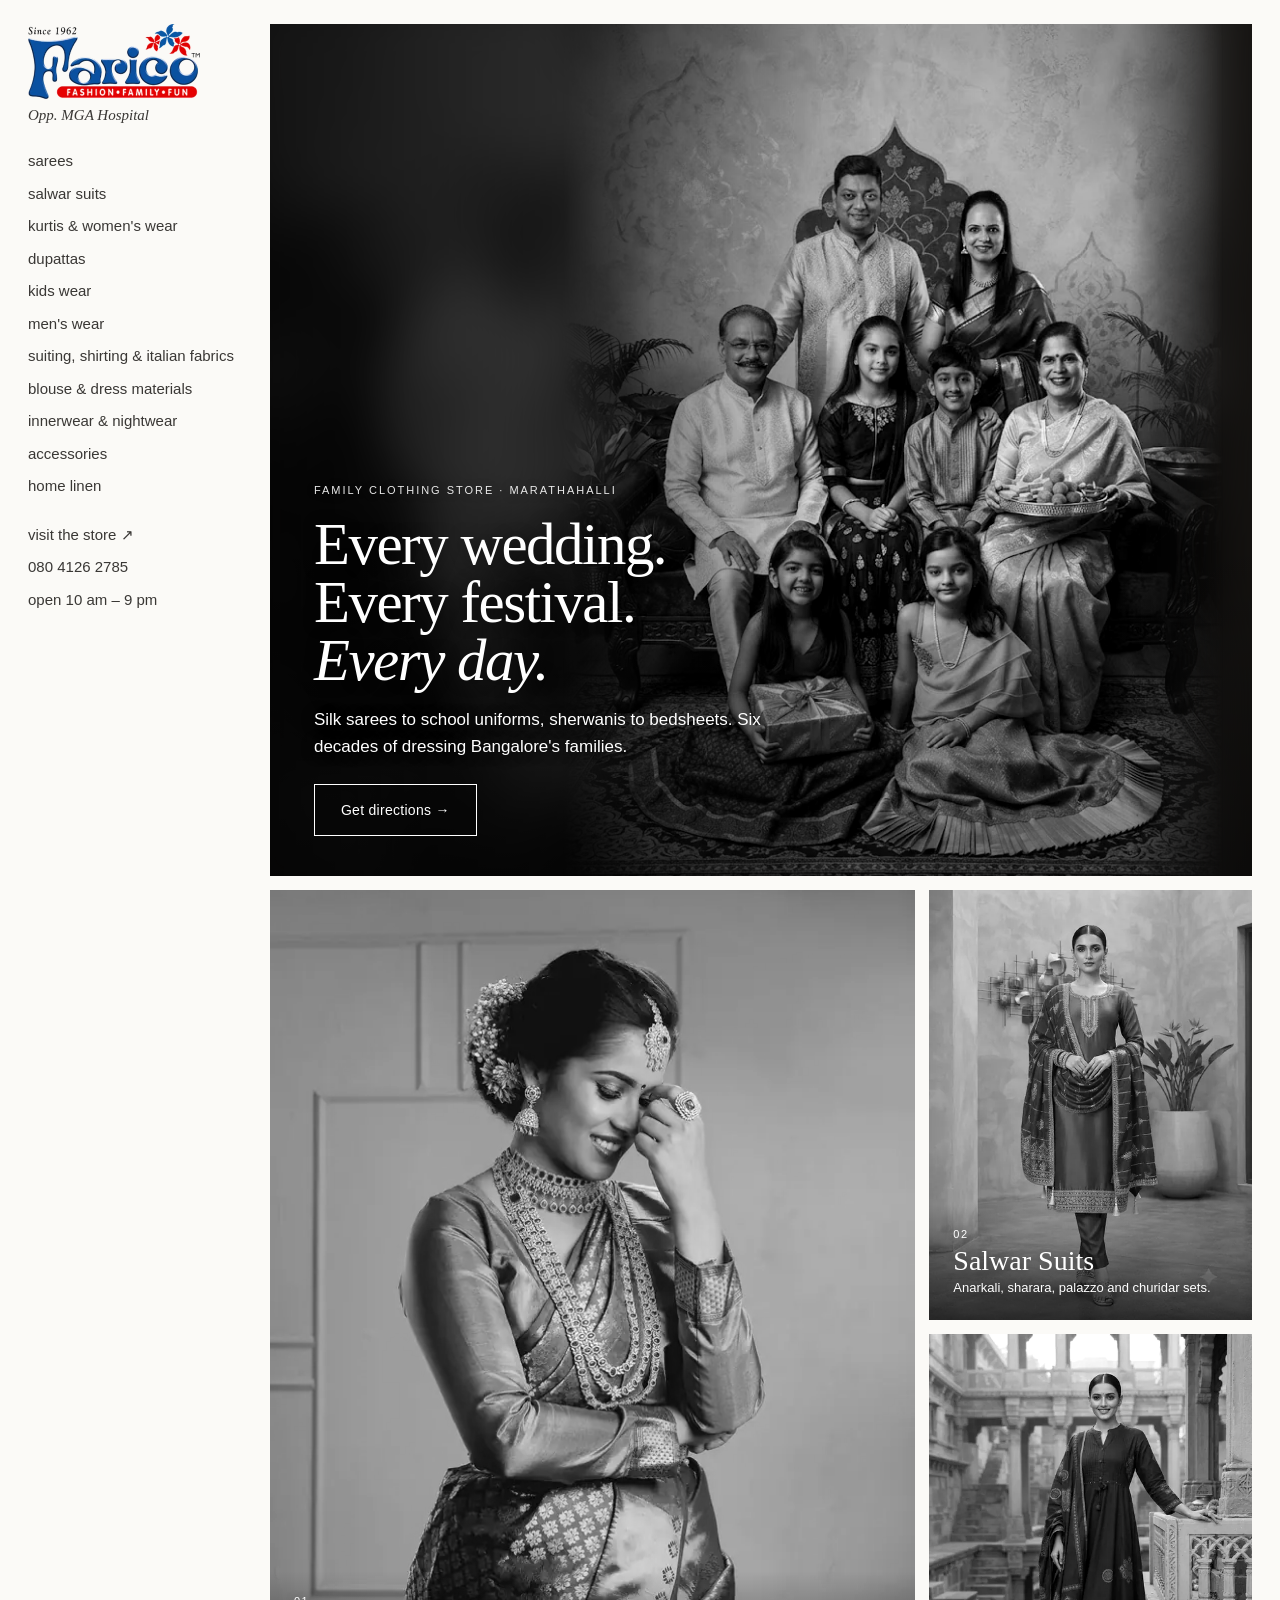
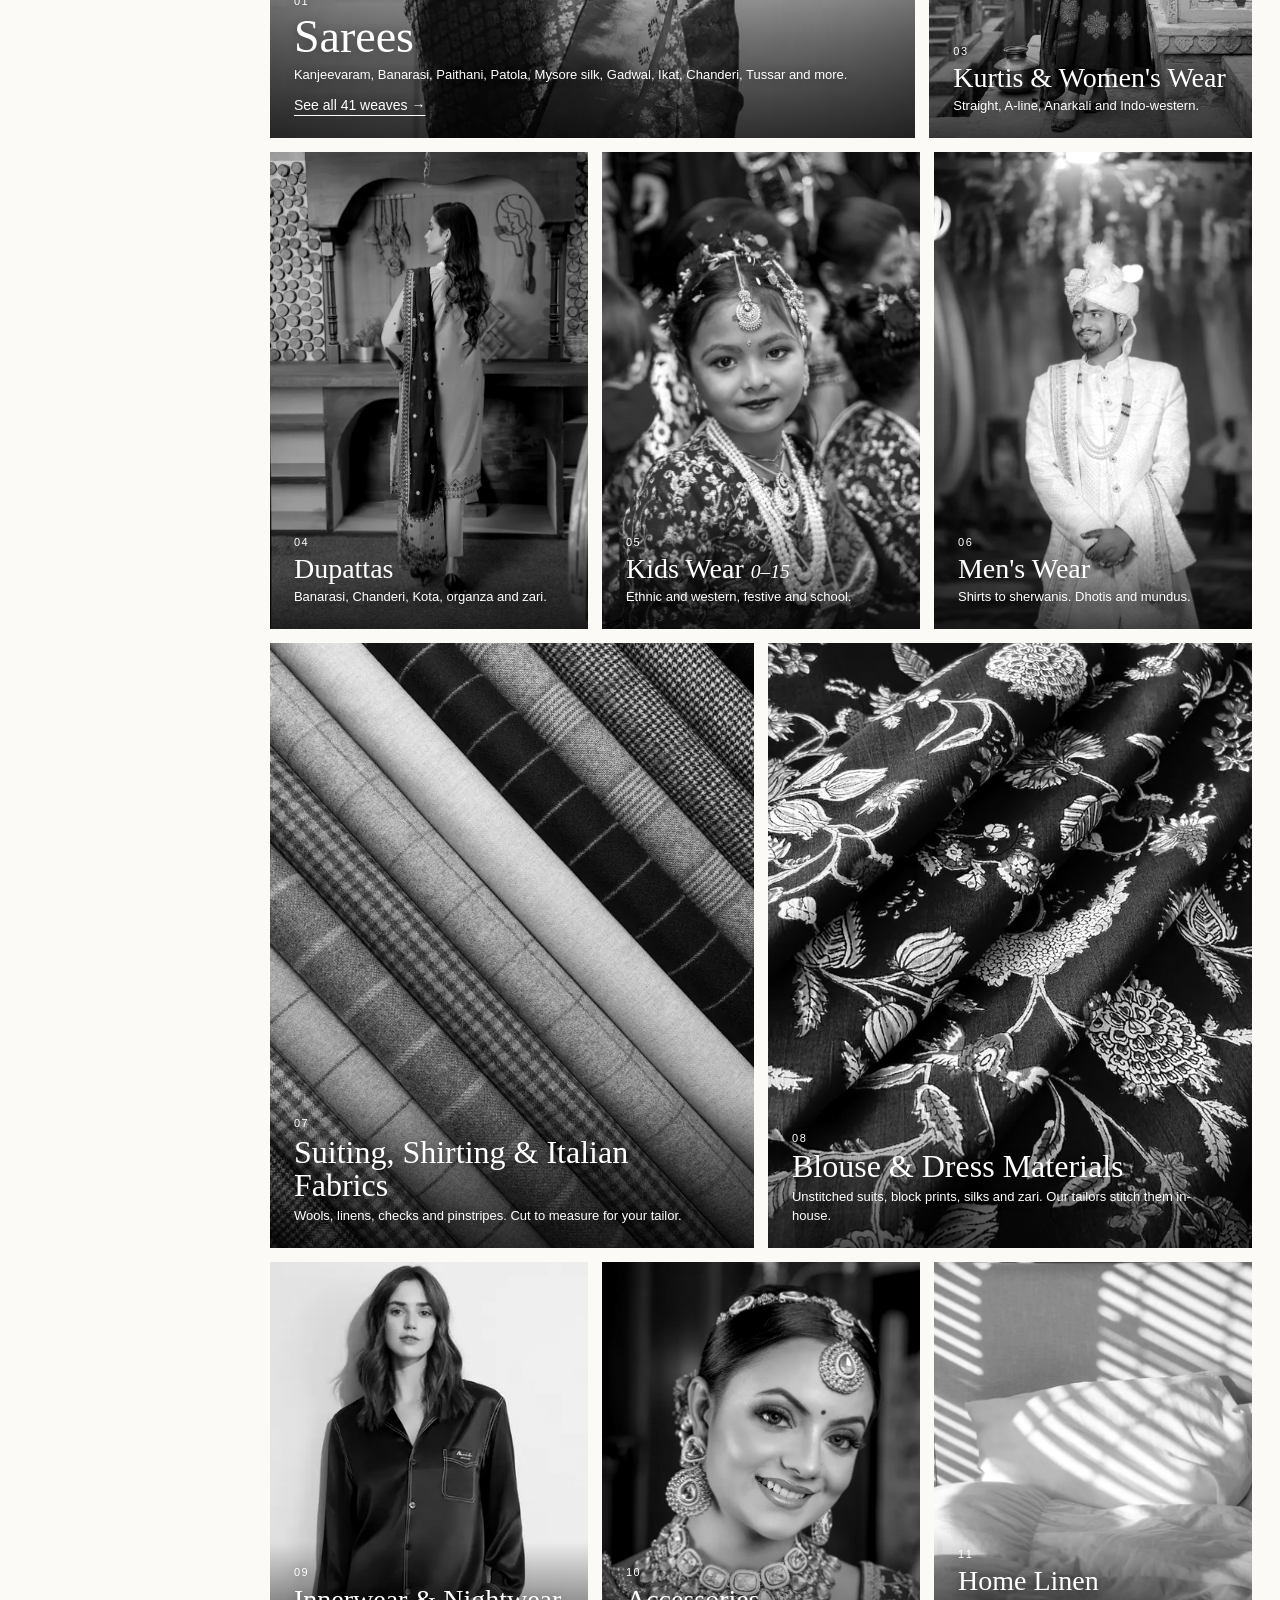
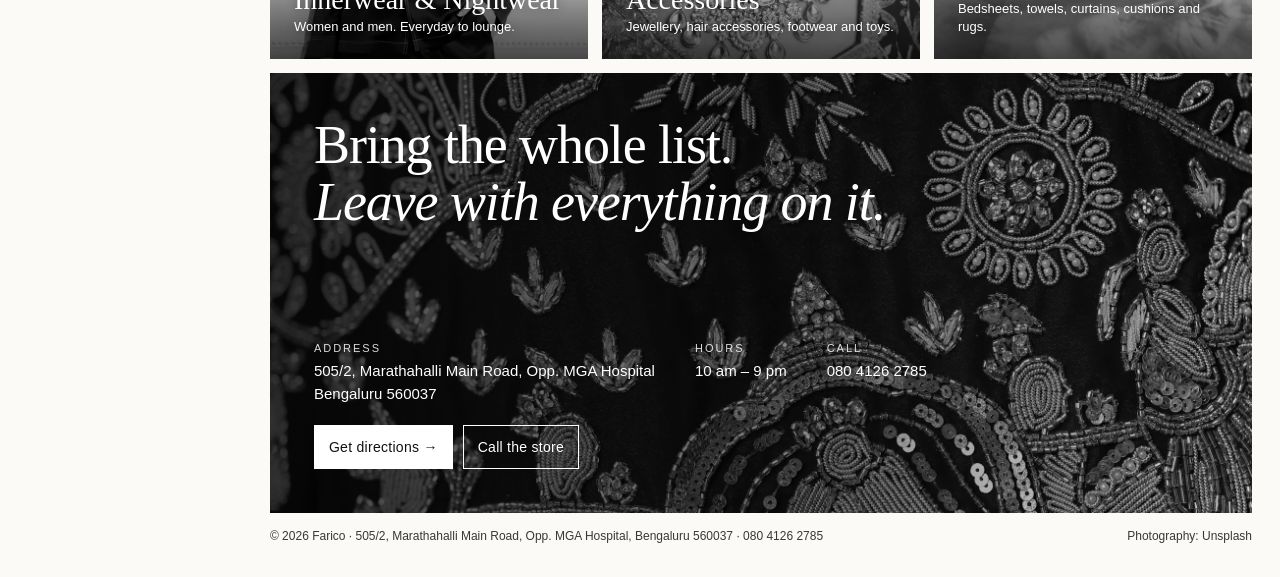
==== commit c3b64bd2: "Sarees page: 41 weaves in 8 groups, A-Z index, FAQ; shared CSS Co-Authored-By: Claude Opus 5.5 <nore" ====
--- a/index.html
+++ b/index.html
@@ -2,7 +2,7 @@
 <html lang="en">
 <head>
 <meta charset="utf-8">
-<meta http-equiv="Content-Security-Policy" content="default-src 'self'; img-src 'self' data:; style-src 'self' 'unsafe-inline' https://fonts.googleapis.com; font-src https://fonts.gstatic.com; script-src 'none'; connect-src 'none'; object-src 'none'; base-uri 'self'; form-action 'none'; upgrade-insecure-requests">
+<meta http-equiv="Content-Security-Policy" content="default-src 'self'; img-src 'self' data: https://behold.pictures https://*.behold.pictures https://*.cdninstagram.com https://*.fbcdn.net; style-src 'self' 'unsafe-inline' https://fonts.googleapis.com; font-src https://fonts.gstatic.com; script-src 'self'; connect-src https://feeds.behold.so; object-src 'none'; base-uri 'self'; form-action 'none'; upgrade-insecure-requests">
 <meta name="referrer" content="strict-origin-when-cross-origin">
 <meta name="viewport" content="width=device-width, initial-scale=1">
 <title>Complete Clothing Store in Marathahalli | Farico</title>
@@ -23,133 +23,7 @@
 <script type="application/ld+json">
 {"@context":"https://schema.org","@type":"ClothingStore","name":"Farico","url":"https://farico.in/","image":"https://farico.in/img/family-683.webp","logo":"https://farico.in/img/logo.png","foundingDate":"1962","telephone":"+91-80-41262785","address":{"@type":"PostalAddress","streetAddress":"505/2, Marathahalli Main Road, Opp. MGA Hospital","addressLocality":"Marathahalli, Bengaluru","addressRegion":"Karnataka","postalCode":"560037","addressCountry":"IN"},"geo":{"@type":"GeoCoordinates","latitude":12.9572004,"longitude":77.7002602},"openingHoursSpecification":[{"@type":"OpeningHoursSpecification","dayOfWeek":["Monday","Tuesday","Wednesday","Thursday","Friday","Saturday","Sunday"],"opens":"10:00","closes":"21:00"}],"hasMap":"https://www.google.com/maps/search/?api=1&query=FARICO&query_place_id=ChIJmXKPHPkTrjsRgQhDVaaILQQ"}
 </script>
-<style>
-:root{--ink:rgba(20,18,16,.84);--bg:#FBFAF7;--gap:10px;--serif:'Newsreader',Georgia,'Times New Roman',serif;--sans:'Geist','Helvetica Neue',Arial,sans-serif}
-*{box-sizing:border-box}
-html{-webkit-text-size-adjust:100%;scroll-behavior:smooth}
-body{margin:0;background:var(--bg);color:var(--ink);font:300 16px/1.5 var(--sans);-webkit-font-smoothing:antialiased}
-a{color:inherit}
-img{display:block;max-width:100%}
-.wrap{max-width:1440px;margin:0 auto;padding:0 12px 24px}
-
-/* Mobile header */
-.side{position:sticky;top:0;z-index:5;background:rgba(251,250,247,.94);backdrop-filter:blur(8px);-webkit-backdrop-filter:blur(8px);margin:0 -12px 10px;padding:10px 12px 0;border-bottom:1px solid rgba(20,18,16,.08)}
-.bar{display:flex;align-items:center;justify-content:space-between;gap:12px}
-.logo img{width:118px;height:auto}
-.place{display:none}
-.acts{display:flex;gap:8px}
-.btn{display:inline-flex;align-items:center;justify-content:center;gap:6px;min-height:44px;padding:0 14px;border:1px solid rgba(20,18,16,.75);font:400 14px var(--sans);letter-spacing:.02em;text-decoration:none;white-space:nowrap}
-.btn svg{width:16px;height:16px}
-.btn.dark{background:#141210;color:#fff;border-color:#141210}
-.cats{display:flex;gap:18px;overflow-x:auto;padding:12px 0 12px;margin:0 -12px;padding-left:12px;padding-right:12px;scrollbar-width:none;font-size:14px}
-.cats::-webkit-scrollbar{display:none}
-.cats a{text-decoration:none;white-space:nowrap}
-.store{display:none}
-
-/* Tiles */
-.tile{position:relative;overflow:hidden;background:#2A2724;color:#fff;margin:0}
-.tile img{position:absolute;inset:0;width:100%;height:100%;object-fit:cover;transition:filter .7s ease,transform 1.4s cubic-bezier(.2,.7,.2,1)}
-.cap{position:absolute;left:0;right:0;bottom:0;padding:14px;display:flex;flex-direction:column;gap:4px;background:linear-gradient(to top,rgba(0,0,0,.7),rgba(0,0,0,.3) 60%,rgba(0,0,0,0));text-shadow:0 1px 10px rgba(0,0,0,.35)}
-.num{font-size:11px;letter-spacing:.14em}
-.cap h2,.cap h3{margin:0;font:300 22px/1.05 var(--serif)}
-.cap p{margin:0;font-size:13px;line-height:1.45}
-@media (hover:hover){
- .tile img{filter:grayscale(1) contrast(1.05)}
- .tile:hover img{filter:none;transform:scale(1.03)}
-}
-@media (prefers-reduced-motion:reduce){.tile img{transition:none}}
-
-/* Hero */
-.hero{position:relative;aspect-ratio:10/19;background:#141210}
-.hero .bg{position:absolute;inset:-40px;width:calc(100% + 80px);height:calc(100% + 80px);object-fit:cover;filter:blur(28px) brightness(.5);transform:none}
-@media (hover:hover){.hero .bg{filter:grayscale(1) blur(28px) brightness(.5)}.hero:hover .bg{filter:blur(28px) brightness(.5);transform:none}}
-.hero .fg{position:absolute;top:0;left:0;right:0;bottom:auto;width:100%;height:auto;aspect-ratio:683/1024;-webkit-mask-image:linear-gradient(to bottom,#000 80%,transparent);mask-image:linear-gradient(to bottom,#000 80%,transparent)}
-.hero .shade{position:absolute;inset:0;background:linear-gradient(to top,rgba(0,0,0,.8) 0%,rgba(0,0,0,.45) 35%,rgba(0,0,0,0) 60%,rgba(0,0,0,0) 85%,rgba(0,0,0,.35) 100%)}
-.hero .top{position:absolute;top:16px;left:16px;right:16px;display:flex;justify-content:space-between;font-size:11px;letter-spacing:.18em;text-transform:uppercase}
-.hero .body{position:absolute;left:0;right:0;bottom:0;padding:22px 16px 24px;display:flex;flex-direction:column;gap:14px;text-shadow:0 1px 16px rgba(0,0,0,.4)}
-.hero h1.kicker{margin:0;font:400 11px/1.4 var(--sans);letter-spacing:.18em;text-transform:uppercase;opacity:.9}
-.hero .lead{margin:0;font:300 clamp(38px,10vw,88px)/.98 var(--serif);letter-spacing:-.025em;max-width:none}
-.hero p{margin:0;font-size:15px;line-height:1.55;max-width:560px}
-.hero .btn{align-self:flex-start;color:#fff;border-color:#fff;background:rgba(0,0,0,.2);text-shadow:none}
-
-/* Grid: mobile 2 cols */
-.grid{display:grid;grid-template-columns:repeat(2,minmax(0,1fr));gap:var(--gap);margin-top:var(--gap)}
-.grid .tile{aspect-ratio:3/4}
-.grid .wide{grid-column:1/-1;aspect-ratio:4/5}
-.grid .land{aspect-ratio:3/4}
-.grid .row,.grid .stack{display:contents}
-
-/* Visit */
-.visit{margin-top:var(--gap);min-height:520px}
-.visit .shade{position:absolute;inset:0;background:linear-gradient(to top,rgba(0,0,0,.8),rgba(0,0,0,.45))}
-.visit .body{position:absolute;inset:0;padding:22px 16px;display:flex;flex-direction:column;justify-content:space-between;gap:20px}
-.visit h2{margin:0;font:300 clamp(30px,7vw,54px)/1.05 var(--serif);letter-spacing:-.02em;max-width:720px}
-.info{display:flex;flex-wrap:wrap;gap:16px 40px;font-size:15px;line-height:1.55}
-.info a{text-decoration:none}
-.lbl{display:block;font-size:11px;letter-spacing:.18em;text-transform:uppercase;margin-bottom:2px;opacity:.85}
-.visit .btns{display:flex;flex-wrap:wrap;gap:10px}
-.visit .btn{color:#fff;border-color:#fff}
-.visit .btn.dark{background:#fff;color:#141210;border-color:#fff}
-footer{display:flex;flex-wrap:wrap;justify-content:space-between;gap:6px 16px;font-size:12px;padding-top:14px}
-footer a{text-decoration:none}
-
-/* Tablet */
-@media (min-width:640px){
- .cap{padding:18px}
- .cap h2,.cap h3{font-size:26px}
- .hero .body{padding:32px}
- .hero{aspect-ratio:10/16}
-}
-
-/* Desktop: side nav + collage */
-@media (min-width:960px){
- :root{--gap:14px}
- .wrap{display:flex;gap:36px;align-items:flex-start;padding:24px 28px 32px}
- .side{position:sticky;top:24px;flex:0 0 190px;margin:0;padding:0;background:none;backdrop-filter:none;-webkit-backdrop-filter:none;border:0;display:flex;flex-direction:column;gap:26px}
- .bar{flex-direction:column;align-items:flex-start;gap:8px}
- .logo img{width:172px}
- .place{display:block;font:italic 300 15px var(--serif)}
- .acts{display:none}
- .cats{flex-direction:column;gap:10px;overflow:visible;margin:0;padding:0;font-size:15px}
- .cats a:hover,.store a:hover{text-decoration:underline;text-underline-offset:4px}
- .store{display:flex;flex-direction:column;gap:10px;font-size:15px}
- .store a{text-decoration:none}
- main{flex:1;min-width:0}
- .hero{aspect-ratio:auto;height:clamp(600px,calc(100svh - 48px),880px)}
- .hero .fg{top:-2%;bottom:auto;left:auto;right:3%;height:116%;width:auto;-webkit-mask-image:linear-gradient(to right,transparent 0,#000 14%,#000 86%,transparent 100%);mask-image:linear-gradient(to right,transparent 0,#000 14%,#000 86%,transparent 100%)}
- .hero .shade{background:linear-gradient(to right,rgba(0,0,0,.72) 0%,rgba(0,0,0,.45) 40%,rgba(0,0,0,0) 62%),linear-gradient(to top,rgba(0,0,0,.45),rgba(0,0,0,0) 40%)}
- .hero .body{top:0;bottom:0;right:auto;width:min(56%,640px);justify-content:flex-end;align-items:flex-start}
- .hero .lead{font-size:clamp(46px,4.6vw,76px)}
- .hero .top{top:26px;left:44px;right:44px}
- .hero .body{padding:40px 44px;gap:24px}
- .hero .body>div{display:flex;flex-direction:column;gap:18px;max-width:640px}
- .hero p{font-size:17px}
- .hero .btn{align-self:auto;min-height:52px;padding:0 26px}
- .grid{display:flex;flex-direction:column}
- .grid .row{display:grid;gap:var(--gap)}
- .grid .row .tile{grid-column:auto}
- .grid .r1{grid-template-columns:2fr 1fr}
- .grid .stack{display:flex;flex-direction:column;gap:var(--gap)}
- .grid .r1 .g1{aspect-ratio:auto;height:100%}
- .grid .g2{aspect-ratio:3/4}
- .grid .g3{aspect-ratio:4/5}
- .grid .g1 h2{font-size:46px}
- .grid .r2{grid-template-columns:repeat(3,minmax(0,1fr))}
- .grid .r2 .tile{aspect-ratio:2/3}
- .grid .r3{grid-template-columns:repeat(2,minmax(0,1fr))}
- .grid .r3 .tile{aspect-ratio:4/5}
- .grid .r4{grid-template-columns:repeat(3,minmax(0,1fr))}
- .grid .r4 .tile{aspect-ratio:4/5}
- .cap{padding:22px 24px}
- .cap h3{font-size:28px}
- .grid .g1 h2{font-size:46px}
- .g7 h3,.g8 h3{font-size:32px}
- .visit{min-height:440px}
- .visit .shade{background:linear-gradient(to right,rgba(0,0,0,.75),rgba(0,0,0,.45) 55%,rgba(0,0,0,.15))}
- .visit .body{padding:44px}
- .visit .bottom{display:flex;flex-wrap:wrap;align-items:flex-end;justify-content:space-between;gap:20px}
-}
-</style>
+<link rel="stylesheet" href="/css/site.css">
 </head>
 <body>
 <div class="wrap">
@@ -164,7 +38,7 @@
   </div>
  </div>
  <nav class="cats" aria-label="Collections">
-  <a href="#sarees">sarees</a>
+  <a href="/saree-shop-marathahalli/">sarees</a>
   <a href="#salwar">salwar suits</a>
   <a href="#kurtis">kurtis &amp; women's wear</a>
   <a href="#dupattas">dupattas</a>
@@ -202,7 +76,7 @@
   <div class="row r1">
   <article class="tile wide g1" id="sarees">
    <img src="img/sarees-640.webp" srcset="img/sarees-640.webp 640w, img/sarees-1100.webp 1100w" sizes="(min-width:960px) 45vw, 100vw" width="1100" height="1650" loading="lazy" decoding="async" alt="Woman in a purple and gold silk saree" style="object-position:50% 20%">
-   <div class="cap"><span class="num">01</span><h2>Sarees</h2><p>Kanjeevaram, Banarasi, Paithani, Patola, Mysore silk, Gadwal, Ikat, Chanderi, Tussar and more.</p></div>
+   <div class="cap"><span class="num">01</span><h2>Sarees</h2><p>Kanjeevaram, Banarasi, Paithani, Patola, Mysore silk, Gadwal, Ikat, Chanderi, Tussar and more.</p><a class="go" href="/saree-shop-marathahalli/">See all 41 weaves →</a></div>
   </article>
   <div class="stack">
   <article class="tile g2" id="salwar">
@@ -214,6 +88,14 @@
    <div class="cap"><span class="num">03</span><h3>Kurtis &amp; Women's Wear</h3><p>Straight, A-line, Anarkali and Indo-western.</p></div>
   </article>
   </div></div>
+  <section class="insta" id="insta" aria-labelledby="igh">
+  <div class="ig-head"><h2 id="igh">New on the shelves</h2><a href="https://www.instagram.com/farico.in/" target="_blank" rel="noopener">Follow @farico.in ↗</a></div>
+  <div class="ig-wrap">
+   <div class="ig-track"></div>
+   <button class="ig-nav" data-dir="prev" type="button" aria-label="Previous posts">←</button>
+   <button class="ig-nav" data-dir="next" type="button" aria-label="Next posts">→</button>
+  </div>
+ </section>
   <div class="row r2">
   <article class="tile g4" id="dupattas">
    <img src="img/dupattas-640.webp" srcset="img/dupattas-640.webp 640w, img/dupattas-1000.webp 1000w" sizes="(min-width:960px) 26vw, 50vw" width="1000" height="1500" loading="lazy" decoding="async" alt="Woman wearing a grey outfit with a black embroidered dupatta" style="object-position:50% 30%">
@@ -254,6 +136,7 @@
   </div>
  </section>
 
+
  <section class="tile visit" id="visit" aria-labelledby="vh">
   <img src="img/visit-960.webp" srcset="img/visit-960.webp 960w, img/visit-2000.webp 2000w" sizes="(min-width:960px) 80vw, 100vw" width="2000" height="900" loading="lazy" decoding="async" alt="Close-up of red silk with gold zari embroidery">
   <div class="shade"></div>
@@ -279,5 +162,6 @@
  </footer>
 </main>
 </div>
+<script src="js/insta.js" defer></script>
 </body>
 </html>
--- a/css/site.css
+++ b/css/site.css
@@ -0,0 +1,151 @@
+:root{--ink:rgba(20,18,16,.84);--bg:#FBFAF7;--gap:10px;--serif:'Newsreader',Georgia,'Times New Roman',serif;--sans:'Geist','Helvetica Neue',Arial,sans-serif}
+*{box-sizing:border-box}
+html{-webkit-text-size-adjust:100%;scroll-behavior:smooth}
+body{margin:0;background:var(--bg);color:var(--ink);font:300 16px/1.5 var(--sans);-webkit-font-smoothing:antialiased}
+a{color:inherit}
+img{display:block;max-width:100%}
+.wrap{max-width:1440px;margin:0 auto;padding:0 12px 24px}
+
+/* Mobile header */
+.side{position:sticky;top:0;z-index:5;background:rgba(251,250,247,.94);backdrop-filter:blur(8px);-webkit-backdrop-filter:blur(8px);margin:0 -12px 10px;padding:10px 12px 0;border-bottom:1px solid rgba(20,18,16,.08)}
+.bar{display:flex;align-items:center;justify-content:space-between;gap:12px}
+.logo img{width:118px;height:auto}
+.place{display:none}
+.acts{display:flex;gap:8px}
+.btn{display:inline-flex;align-items:center;justify-content:center;gap:6px;min-height:44px;padding:0 14px;border:1px solid rgba(20,18,16,.75);font:400 14px var(--sans);letter-spacing:.02em;text-decoration:none;white-space:nowrap}
+.btn svg{width:16px;height:16px}
+.btn.dark{background:#141210;color:#fff;border-color:#141210}
+.cats{display:flex;gap:18px;overflow-x:auto;padding:12px 0 12px;margin:0 -12px;padding-left:12px;padding-right:12px;scrollbar-width:none;font-size:14px}
+.cats::-webkit-scrollbar{display:none}
+.cats a{text-decoration:none;white-space:nowrap}
+.store{display:none}
+
+/* Tiles */
+.tile{position:relative;overflow:hidden;background:#2A2724;color:#fff;margin:0}
+.tile img{position:absolute;inset:0;width:100%;height:100%;object-fit:cover;transition:filter .7s ease,transform 1.4s cubic-bezier(.2,.7,.2,1)}
+.cap{position:absolute;left:0;right:0;bottom:0;padding:14px;display:flex;flex-direction:column;gap:4px;background:linear-gradient(to top,rgba(0,0,0,.7),rgba(0,0,0,.3) 60%,rgba(0,0,0,0));text-shadow:0 1px 10px rgba(0,0,0,.35)}
+.num{font-size:11px;letter-spacing:.14em}
+.cap h2,.cap h3{margin:0;font:300 22px/1.05 var(--serif)}
+.cap p{margin:0;font-size:13px;line-height:1.45}
+@media (hover:hover){
+ .tile img{filter:grayscale(1) contrast(1.05)}
+ .tile:hover img{filter:none;transform:scale(1.03)}
+}
+@media (prefers-reduced-motion:reduce){.tile img{transition:none}}
+
+/* Hero */
+.hero{position:relative;aspect-ratio:10/19;background:#141210}
+.hero .bg{position:absolute;inset:-40px;width:calc(100% + 80px);height:calc(100% + 80px);object-fit:cover;filter:blur(28px) brightness(.5);transform:none}
+@media (hover:hover){.hero .bg{filter:grayscale(1) blur(28px) brightness(.5)}.hero:hover .bg{filter:blur(28px) brightness(.5);transform:none}}
+.hero .fg{position:absolute;top:0;left:0;right:0;bottom:auto;width:100%;height:auto;aspect-ratio:683/1024;-webkit-mask-image:linear-gradient(to bottom,#000 80%,transparent);mask-image:linear-gradient(to bottom,#000 80%,transparent)}
+.hero .shade{position:absolute;inset:0;background:linear-gradient(to top,rgba(0,0,0,.8) 0%,rgba(0,0,0,.45) 35%,rgba(0,0,0,0) 60%,rgba(0,0,0,0) 85%,rgba(0,0,0,.35) 100%)}
+.hero .top{position:absolute;top:16px;left:16px;right:16px;display:flex;justify-content:space-between;font-size:11px;letter-spacing:.18em;text-transform:uppercase}
+.hero .body{position:absolute;left:0;right:0;bottom:0;padding:22px 16px 24px;display:flex;flex-direction:column;gap:14px;text-shadow:0 1px 16px rgba(0,0,0,.4)}
+.hero h1.kicker{margin:0;font:400 11px/1.4 var(--sans);letter-spacing:.18em;text-transform:uppercase;opacity:.9}
+.hero .lead{margin:0;font:300 clamp(38px,10vw,88px)/.98 var(--serif);letter-spacing:-.025em;max-width:none}
+.hero p{margin:0;font-size:15px;line-height:1.55;max-width:560px}
+.hero .btn{align-self:flex-start;color:#fff;border-color:#fff;background:rgba(0,0,0,.2);text-shadow:none}
+
+/* Grid: mobile 2 cols */
+.grid{display:grid;grid-template-columns:repeat(2,minmax(0,1fr));gap:var(--gap);margin-top:var(--gap)}
+.grid .tile{aspect-ratio:3/4}
+.grid .wide{grid-column:1/-1;aspect-ratio:4/5}
+.grid .land{aspect-ratio:3/4}
+.grid .row,.grid .stack{display:contents}
+
+/* Visit */
+.visit{margin-top:var(--gap);min-height:520px}
+.visit .shade{position:absolute;inset:0;background:linear-gradient(to top,rgba(0,0,0,.8),rgba(0,0,0,.45))}
+.visit .body{position:absolute;inset:0;padding:22px 16px;display:flex;flex-direction:column;justify-content:space-between;gap:20px}
+.visit h2{margin:0;font:300 clamp(30px,7vw,54px)/1.05 var(--serif);letter-spacing:-.02em;max-width:720px}
+.info{display:flex;flex-wrap:wrap;gap:16px 40px;font-size:15px;line-height:1.55}
+.info a{text-decoration:none}
+.lbl{display:block;font-size:11px;letter-spacing:.18em;text-transform:uppercase;margin-bottom:2px;opacity:.85}
+.visit .btns{display:flex;flex-wrap:wrap;gap:10px}
+.visit .btn{color:#fff;border-color:#fff}
+.visit .btn.dark{background:#fff;color:#141210;border-color:#fff}
+footer{display:flex;flex-wrap:wrap;justify-content:space-between;gap:6px 16px;font-size:12px;padding-top:14px}
+footer a{text-decoration:none}
+
+/* Tablet */
+@media (min-width:640px){
+ .cap{padding:18px}
+ .cap h2,.cap h3{font-size:26px}
+ .hero .body{padding:32px}
+ .hero{aspect-ratio:10/16}
+}
+
+/* Desktop: side nav + collage */
+@media (min-width:960px){
+ :root{--gap:14px}
+ .wrap{display:flex;gap:36px;align-items:flex-start;padding:24px 28px 32px}
+ .side{position:sticky;top:24px;flex:0 0 190px;margin:0;padding:0;background:none;backdrop-filter:none;-webkit-backdrop-filter:none;border:0;display:flex;flex-direction:column;gap:26px}
+ .bar{flex-direction:column;align-items:flex-start;gap:8px}
+ .logo img{width:172px}
+ .place{display:block;font:italic 300 15px var(--serif)}
+ .acts{display:none}
+ .cats{flex-direction:column;gap:10px;overflow:visible;margin:0;padding:0;font-size:15px}
+ .cats a:hover,.store a:hover{text-decoration:underline;text-underline-offset:4px}
+ .store{display:flex;flex-direction:column;gap:10px;font-size:15px}
+ .store a{text-decoration:none}
+ main{flex:1;min-width:0}
+ .hero{aspect-ratio:auto;height:clamp(600px,calc(100svh - 48px),880px)}
+ .hero .fg{top:-2%;bottom:auto;left:auto;right:3%;height:116%;width:auto;-webkit-mask-image:linear-gradient(to right,transparent 0,#000 14%,#000 86%,transparent 100%);mask-image:linear-gradient(to right,transparent 0,#000 14%,#000 86%,transparent 100%)}
+ .hero .shade{background:linear-gradient(to right,rgba(0,0,0,.72) 0%,rgba(0,0,0,.45) 40%,rgba(0,0,0,0) 62%),linear-gradient(to top,rgba(0,0,0,.45),rgba(0,0,0,0) 40%)}
+ .hero .body{top:0;bottom:0;right:auto;width:min(56%,640px);justify-content:flex-end;align-items:flex-start}
+ .hero .lead{font-size:clamp(46px,4.6vw,76px)}
+ .hero .top{top:26px;left:44px;right:44px}
+ .hero .body{padding:40px 44px;gap:24px}
+ .hero .body>div{display:flex;flex-direction:column;gap:18px;max-width:640px}
+ .hero p{font-size:17px}
+ .hero .btn{align-self:auto;min-height:52px;padding:0 26px}
+ .grid{display:flex;flex-direction:column}
+ .grid .row{display:grid;gap:var(--gap)}
+ .grid .row .tile{grid-column:auto}
+ .grid .r1{grid-template-columns:2fr 1fr}
+ .grid .stack{display:flex;flex-direction:column;gap:var(--gap)}
+ .grid .r1 .g1{aspect-ratio:auto;height:100%}
+ .grid .g2{aspect-ratio:3/4}
+ .grid .g3{aspect-ratio:4/5}
+ .grid .g1 h2{font-size:46px}
+ .grid .r2{grid-template-columns:repeat(3,minmax(0,1fr))}
+ .grid .r2 .tile{aspect-ratio:2/3}
+ .grid .r3{grid-template-columns:repeat(2,minmax(0,1fr))}
+ .grid .r3 .tile{aspect-ratio:4/5}
+ .grid .r4{grid-template-columns:repeat(3,minmax(0,1fr))}
+ .grid .r4 .tile{aspect-ratio:4/5}
+ .cap{padding:22px 24px}
+ .cap h3{font-size:28px}
+ .grid .g1 h2{font-size:46px}
+ .g7 h3,.g8 h3{font-size:32px}
+ .visit{min-height:440px}
+ .visit .shade{background:linear-gradient(to right,rgba(0,0,0,.75),rgba(0,0,0,.45) 55%,rgba(0,0,0,.15))}
+ .visit .body{padding:44px}
+ .visit .bottom{display:flex;flex-wrap:wrap;align-items:flex-end;justify-content:space-between;gap:20px}
+}
+/* Instagram */
+.insta{display:none;margin-top:var(--gap);padding:22px 0 6px}
+.insta.ready{display:block}
+.ig-head{display:flex;flex-wrap:wrap;align-items:baseline;justify-content:space-between;gap:8px 16px;padding:0 2px 14px}
+.ig-head h2{margin:0;font:300 clamp(28px,6vw,44px)/1.05 var(--serif);letter-spacing:-.015em}
+.ig-head a{font-size:15px;font-weight:400;text-decoration:underline;text-underline-offset:5px}
+.ig-wrap{position:relative;display:none}
+.insta.ready .ig-wrap{display:block}
+.ig-track{display:grid;grid-auto-flow:column;grid-auto-columns:46%;gap:var(--gap);overflow-x:auto;scroll-snap-type:x mandatory;scrollbar-width:none;-webkit-overflow-scrolling:touch}
+.ig-track::-webkit-scrollbar{display:none}
+.ig-item{aspect-ratio:9/16;scroll-snap-align:start;display:block}
+.ig-cap{position:absolute;left:0;right:0;bottom:0;padding:28px 12px 12px;font-size:13px;line-height:1.35;color:#fff;background:linear-gradient(to top,rgba(0,0,0,.7),rgba(0,0,0,0))}
+.ig-play{position:absolute;top:10px;right:10px;width:0;height:0;border-left:14px solid #fff;border-top:9px solid transparent;border-bottom:9px solid transparent;filter:drop-shadow(0 1px 4px rgba(0,0,0,.5))}
+.ig-nav{display:none}
+@media (min-width:640px){.ig-track{grid-auto-columns:calc((100% - 2*var(--gap))/3)}}
+@media (min-width:960px){
+ .ig-track{grid-auto-columns:calc((100% - 3*var(--gap))/4)}
+ .ig-cap{font-size:14px;padding:36px 16px 16px}
+ .ig-nav{display:flex;align-items:center;justify-content:center;position:absolute;top:50%;transform:translateY(-50%);width:48px;height:48px;border:0;border-radius:50%;background:rgba(251,250,247,.92);color:#141210;cursor:pointer;font-size:20px;box-shadow:0 2px 12px rgba(0,0,0,.18)}
+ .ig-nav[data-dir="prev"]{left:12px}.ig-nav[data-dir="next"]{right:12px}
+}
+.insta{grid-column:1/-1;min-width:0}
+@media (max-width:959px){.grid>*,.grid .row>*,.grid .stack>*{order:2}.grid #sarees{order:0}.grid .insta{order:1}}
+@media (hover:hover){.insta .tile img,.insta .tile:hover img{filter:none}}
+.cap .go{margin-top:6px;font-size:14px;font-weight:400;color:#fff;text-decoration:underline;text-underline-offset:5px}
+.cap .go::after{content:"";position:absolute;inset:0}
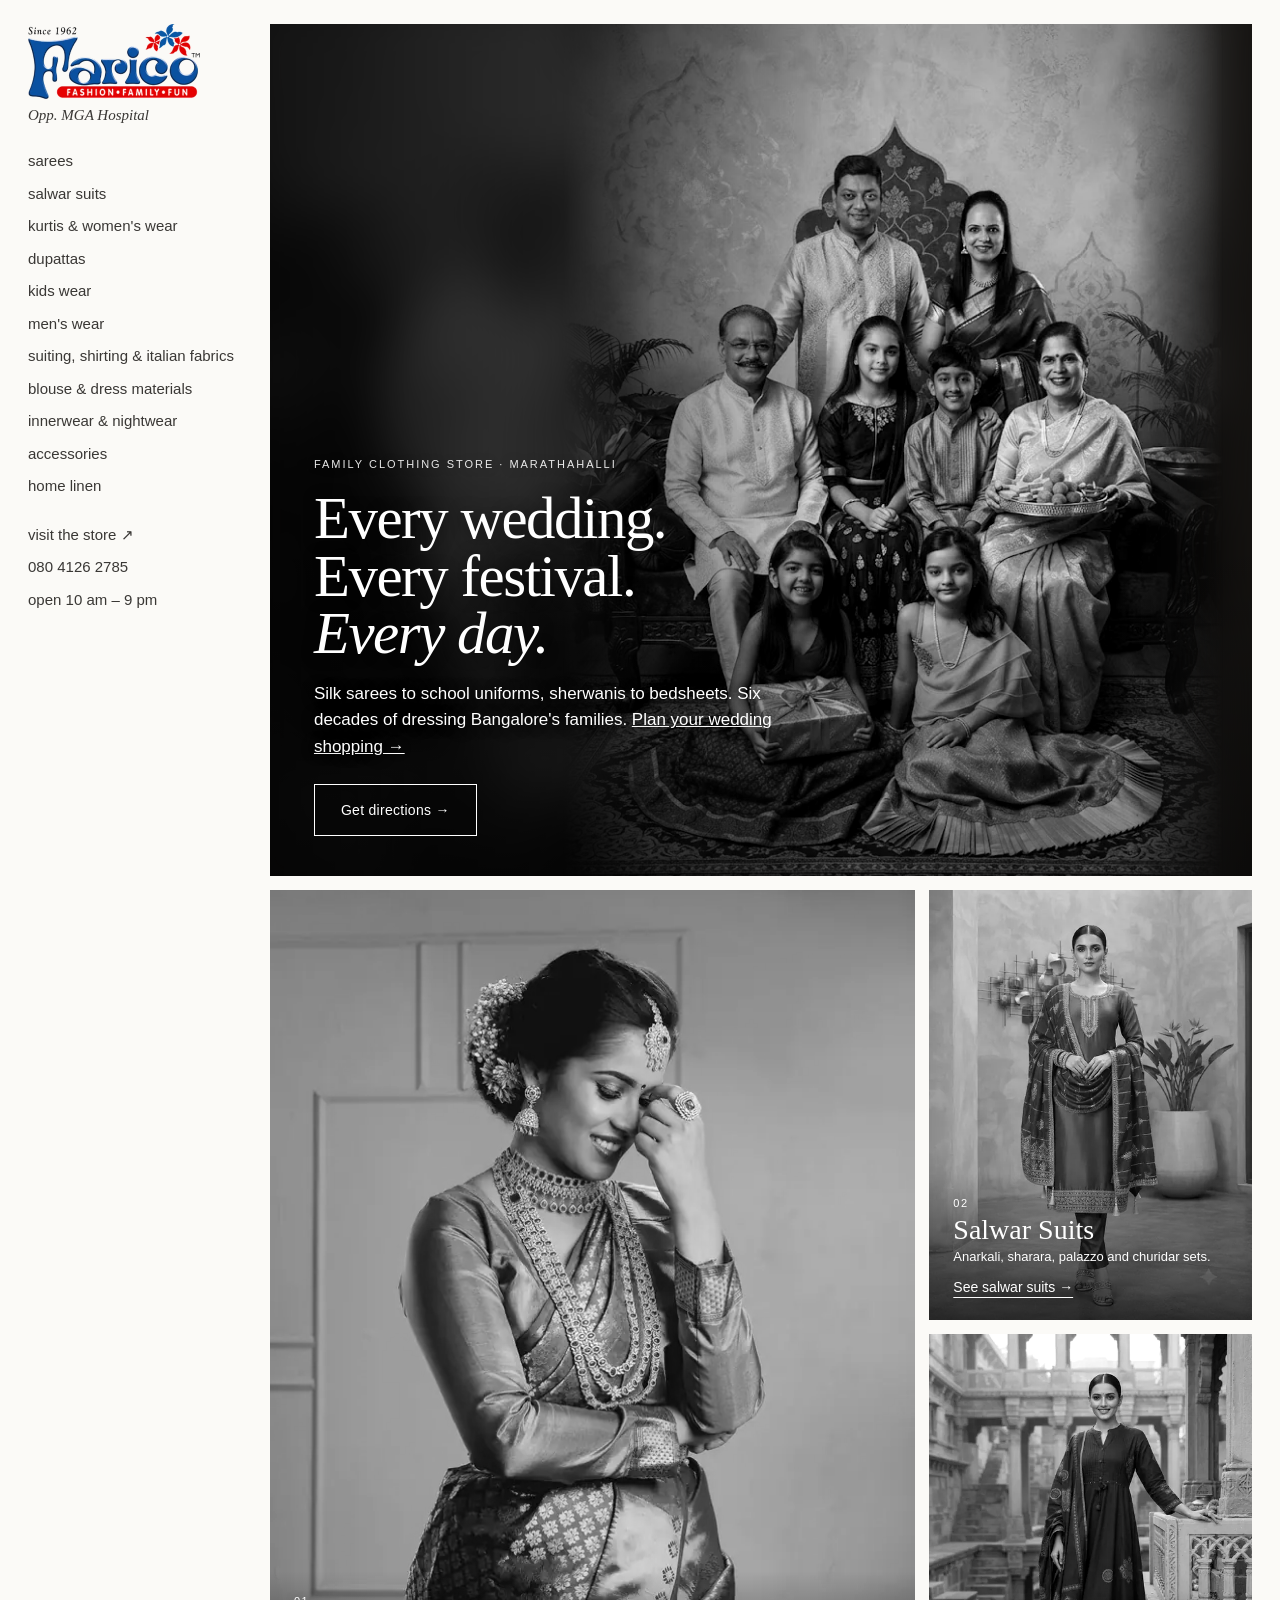
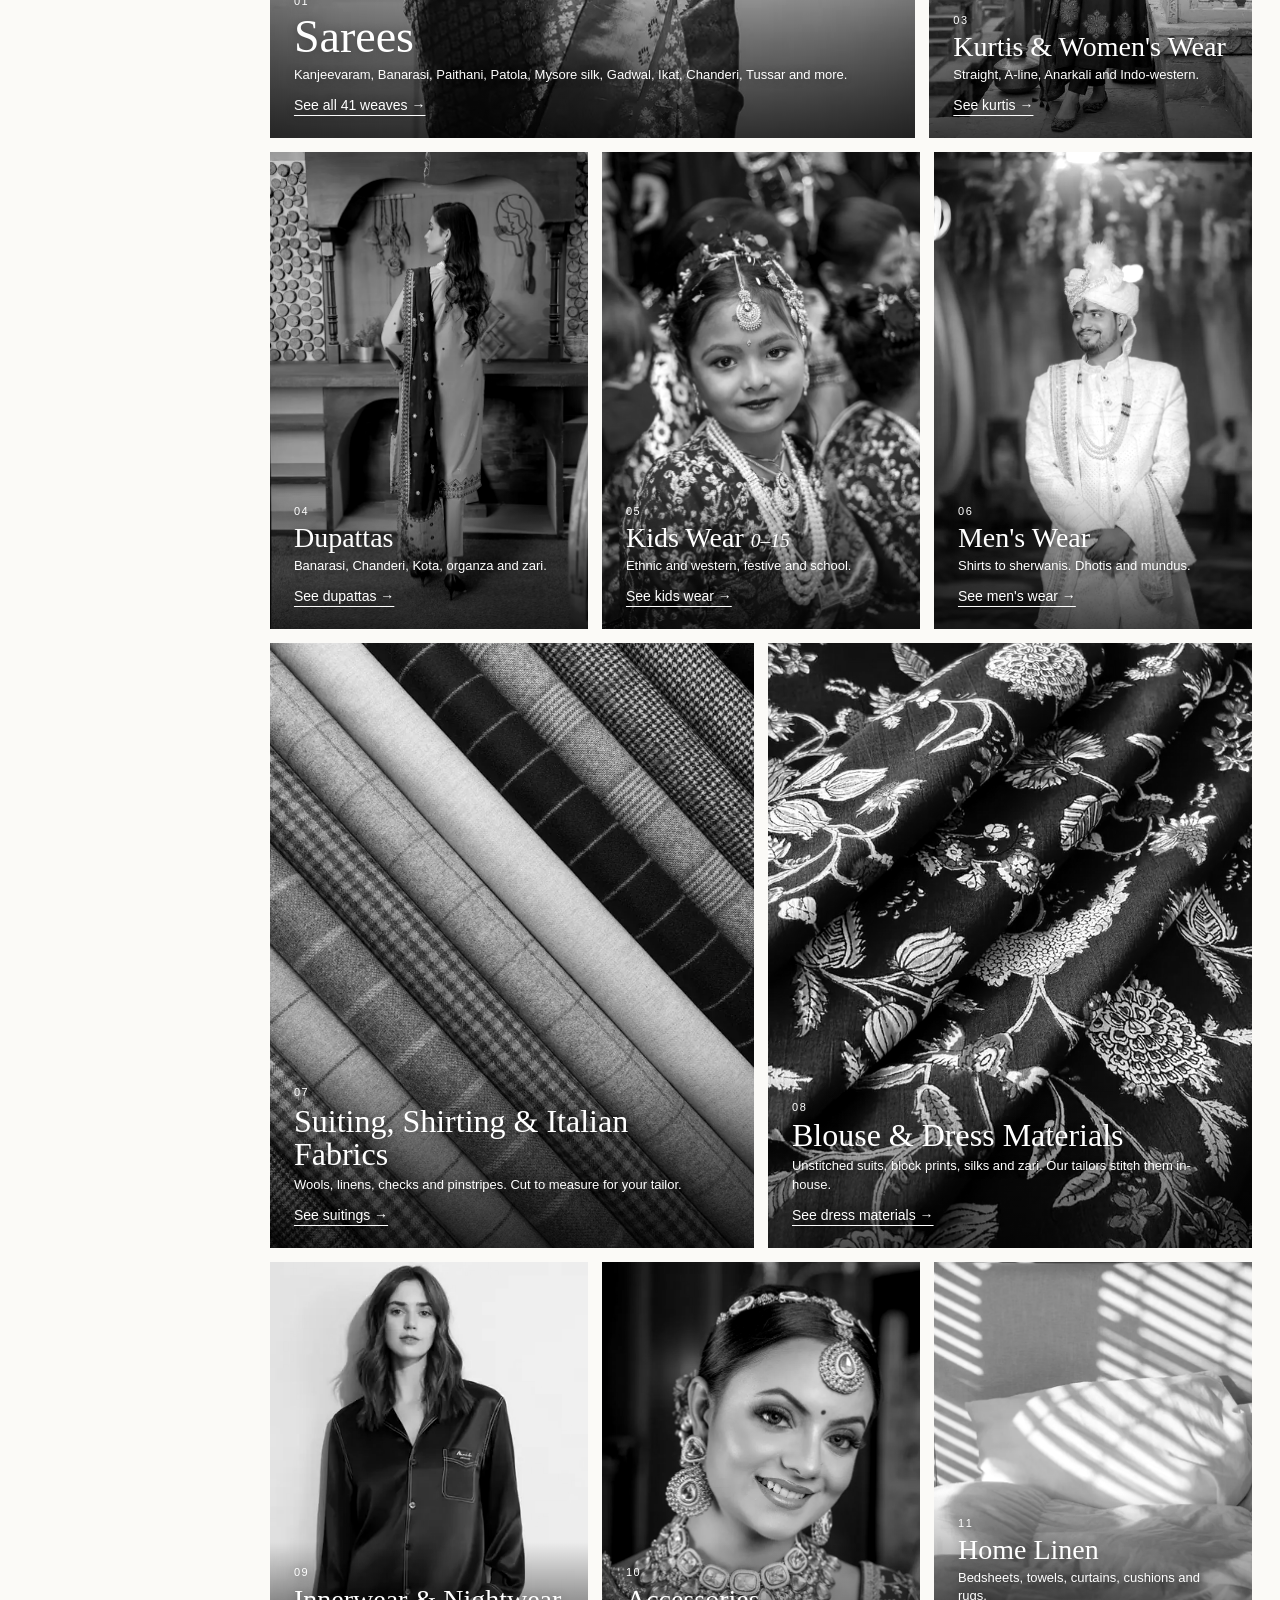
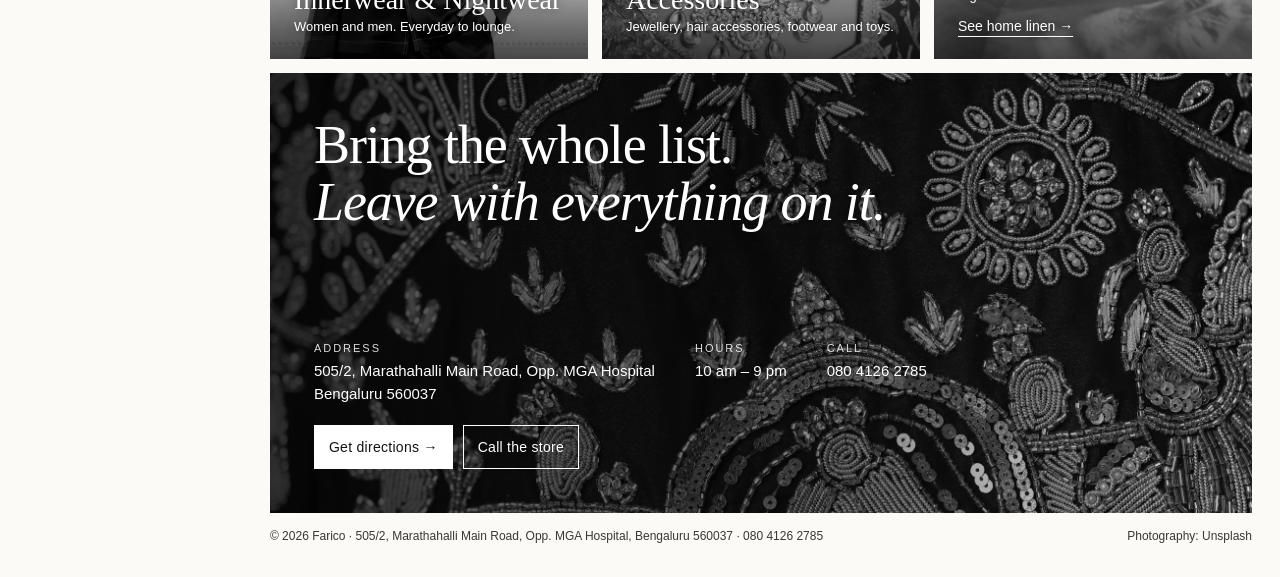
==== commit 8a5c5767: "Add 8 category pages, link them from nav and homepage tiles, expand sitemap Salwar suits, kurtis, ki" ====
--- a/index.html
+++ b/index.html
@@ -39,16 +39,16 @@
  </div>
  <nav class="cats" aria-label="Collections">
   <a href="/saree-shop-marathahalli/">sarees</a>
-  <a href="#salwar">salwar suits</a>
-  <a href="#kurtis">kurtis &amp; women's wear</a>
+  <a href="/salwar-suits-marathahalli/">salwar suits</a>
+  <a href="/kurtis-marathahalli/">kurtis &amp; women's wear</a>
   <a href="#dupattas">dupattas</a>
-  <a href="#kids">kids wear</a>
-  <a href="#men">men's wear</a>
-  <a href="#suiting">suiting, shirting &amp; italian fabrics</a>
-  <a href="#materials">blouse &amp; dress materials</a>
+  <a href="/kids-wear-marathahalli/">kids wear</a>
+  <a href="/mens-wear-marathahalli/">men's wear</a>
+  <a href="/suiting-shirting-marathahalli/">suiting, shirting &amp; italian fabrics</a>
+  <a href="/dress-materials-marathahalli/">blouse &amp; dress materials</a>
   <a href="#nightwear">innerwear &amp; nightwear</a>
   <a href="#accessories">accessories</a>
-  <a href="#home">home linen</a>
+  <a href="/home-linen-marathahalli/">home linen</a>
  </nav>
  <nav class="store" aria-label="Store">
   <a href="https://www.google.com/maps/search/?api=1&amp;query=FARICO&amp;query_place_id=ChIJmXKPHPkTrjsRgQhDVaaILQQ" target="_blank" rel="noopener">visit the store ↗</a>
@@ -66,7 +66,7 @@
    <div>
     <h1 id="h1" class="kicker">Family clothing store · Marathahalli</h1>
     <p class="lead">Every wedding.<br>Every festival.<br><em>Every day.</em></p>
-    <p>Silk sarees to school uniforms, sherwanis to bedsheets. Six decades of dressing Bangalore's families.</p>
+    <p>Silk sarees to school uniforms, sherwanis to bedsheets. Six decades of dressing Bangalore's families. <a href="/wedding-shopping-marathahalli/">Plan your wedding shopping →</a></p>
    </div>
    <a class="btn" href="https://www.google.com/maps/search/?api=1&amp;query=FARICO&amp;query_place_id=ChIJmXKPHPkTrjsRgQhDVaaILQQ" target="_blank" rel="noopener">Get directions →</a>
   </div>
@@ -81,11 +81,11 @@
   <div class="stack">
   <article class="tile g2" id="salwar">
    <img src="img/salwar-480.webp" srcset="img/salwar-480.webp 480w, img/salwar-768.webp 768w" sizes="(min-width:960px) 32vw, 50vw" width="768" height="1024" loading="lazy" decoding="async" alt="Woman in a teal silk salwar suit with an embroidered pink dupatta">
-   <div class="cap"><span class="num">02</span><h3>Salwar Suits</h3><p>Anarkali, sharara, palazzo and churidar sets.</p></div>
+   <div class="cap"><span class="num">02</span><h3>Salwar Suits</h3><p>Anarkali, sharara, palazzo and churidar sets.</p><a class="go" href="/salwar-suits-marathahalli/">See salwar suits →</a></div>
   </article>
   <article class="tile g3" id="kurtis">
    <img src="img/kurtis-512.webp" srcset="img/kurtis-512.webp 512w, img/kurtis-819.webp 819w" sizes="(min-width:960px) 30vw, 50vw" width="819" height="1024" loading="lazy" decoding="async" alt="Woman in an indigo block-printed Anarkali kurta with matching dupatta" style="object-position:50% 15%">
-   <div class="cap"><span class="num">03</span><h3>Kurtis &amp; Women's Wear</h3><p>Straight, A-line, Anarkali and Indo-western.</p></div>
+   <div class="cap"><span class="num">03</span><h3>Kurtis &amp; Women's Wear</h3><p>Straight, A-line, Anarkali and Indo-western.</p><a class="go" href="/kurtis-marathahalli/">See kurtis →</a></div>
   </article>
   </div></div>
   <section class="insta" id="insta" aria-labelledby="igh">
@@ -99,25 +99,25 @@
   <div class="row r2">
   <article class="tile g4" id="dupattas">
    <img src="img/dupattas-640.webp" srcset="img/dupattas-640.webp 640w, img/dupattas-1000.webp 1000w" sizes="(min-width:960px) 26vw, 50vw" width="1000" height="1500" loading="lazy" decoding="async" alt="Woman wearing a grey outfit with a black embroidered dupatta" style="object-position:50% 30%">
-   <div class="cap"><span class="num">04</span><h3>Dupattas</h3><p>Banarasi, Chanderi, Kota, organza and zari.</p></div>
+   <div class="cap"><span class="num">04</span><h3>Dupattas</h3><p>Banarasi, Chanderi, Kota, organza and zari.</p><a class="go" href="/kurtis-marathahalli/#g3">See dupattas →</a></div>
   </article>
   <article class="tile g5" id="kids">
    <img src="img/kids-640.webp" srcset="img/kids-640.webp 640w, img/kids-1000.webp 1000w" sizes="(min-width:960px) 26vw, 50vw" width="1000" height="1500" loading="lazy" decoding="async" alt="Young girl in a red and gold traditional dress" style="object-position:50% 25%">
-   <div class="cap"><span class="num">05</span><h3>Kids Wear <em style="font-size:.7em">0–15</em></h3><p>Ethnic and western, festive and school.</p></div>
+   <div class="cap"><span class="num">05</span><h3>Kids Wear <em style="font-size:.7em">0–15</em></h3><p>Ethnic and western, festive and school.</p><a class="go" href="/kids-wear-marathahalli/">See kids wear →</a></div>
   </article>
   <article class="tile wide g6" id="men">
    <img src="img/men-640.webp" srcset="img/men-640.webp 640w, img/men-1000.webp 1000w" sizes="(min-width:960px) 26vw, 50vw" width="1000" height="1500" loading="lazy" decoding="async" alt="Groom in traditional Indian wedding attire" style="object-position:50% 20%">
-   <div class="cap"><span class="num">06</span><h3>Men's Wear</h3><p>Shirts to sherwanis. Dhotis and mundus.</p></div>
+   <div class="cap"><span class="num">06</span><h3>Men's Wear</h3><p>Shirts to sherwanis. Dhotis and mundus.</p><a class="go" href="/mens-wear-marathahalli/">See men's wear →</a></div>
   </article>
   </div>
   <div class="row r3">
   <article class="tile wide g7" id="suiting">
    <img src="img/suiting-640.webp" srcset="img/suiting-640.webp 640w, img/suiting-1000.webp 1000w" sizes="(min-width:960px) 40vw, 100vw" width="1000" height="1251" loading="lazy" decoding="async" alt="Suiting fabrics in checks, stripes and herringbone laid side by side">
-   <div class="cap"><span class="num">07</span><h3>Suiting, Shirting &amp; Italian Fabrics</h3><p>Wools, linens, checks and pinstripes. Cut to measure for your tailor.</p></div>
+   <div class="cap"><span class="num">07</span><h3>Suiting, Shirting &amp; Italian Fabrics</h3><p>Wools, linens, checks and pinstripes. Cut to measure for your tailor.</p><a class="go" href="/suiting-shirting-marathahalli/">See suitings →</a></div>
   </article>
   <article class="tile wide g8" id="materials">
    <img src="img/materials-640.webp" srcset="img/materials-640.webp 640w, img/materials-750.webp 750w" sizes="(min-width:960px) 40vw, 100vw" width="750" height="1000" loading="lazy" decoding="async" alt="Maroon floral printed dress material">
-   <div class="cap"><span class="num">08</span><h3>Blouse &amp; Dress Materials</h3><p>Unstitched suits, block prints, silks and zari. Our tailors stitch them in-house.</p></div>
+   <div class="cap"><span class="num">08</span><h3>Blouse &amp; Dress Materials</h3><p>Unstitched suits, block prints, silks and zari. Our tailors stitch them in-house.</p><a class="go" href="/dress-materials-marathahalli/">See dress materials →</a></div>
   </article>
   </div>
   <div class="row r4">
@@ -131,7 +131,7 @@
   </article>
   <article class="tile wide g11" id="home">
    <img src="img/home-640.webp" srcset="img/home-640.webp 640w, img/home-800.webp 800w" sizes="(min-width:960px) 26vw, 100vw" width="800" height="1200" loading="lazy" decoding="async" alt="A bed made with white linen and pillows">
-   <div class="cap"><span class="num">11</span><h3>Home Linen</h3><p>Bedsheets, towels, curtains, cushions and rugs.</p></div>
+   <div class="cap"><span class="num">11</span><h3>Home Linen</h3><p>Bedsheets, towels, curtains, cushions and rugs.</p><a class="go" href="/home-linen-marathahalli/">See home linen →</a></div>
   </article>
   </div>
  </section>
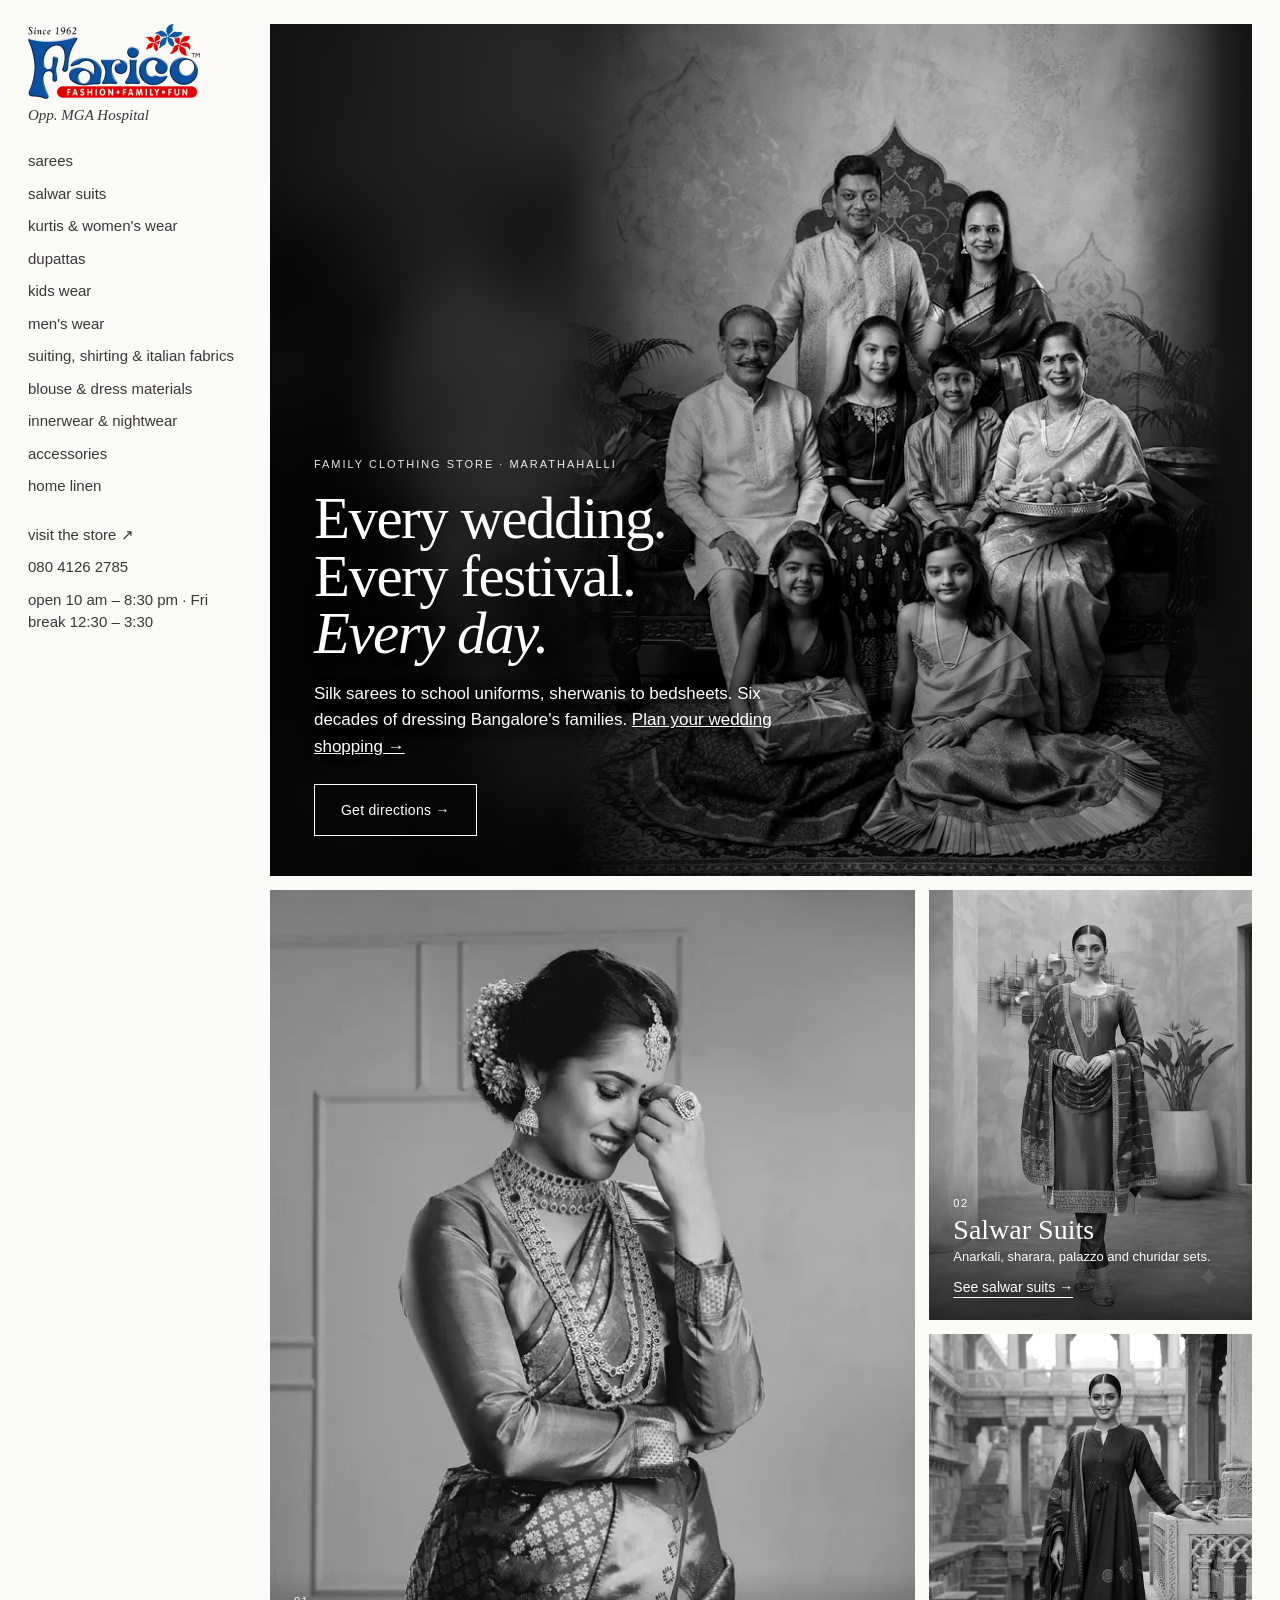
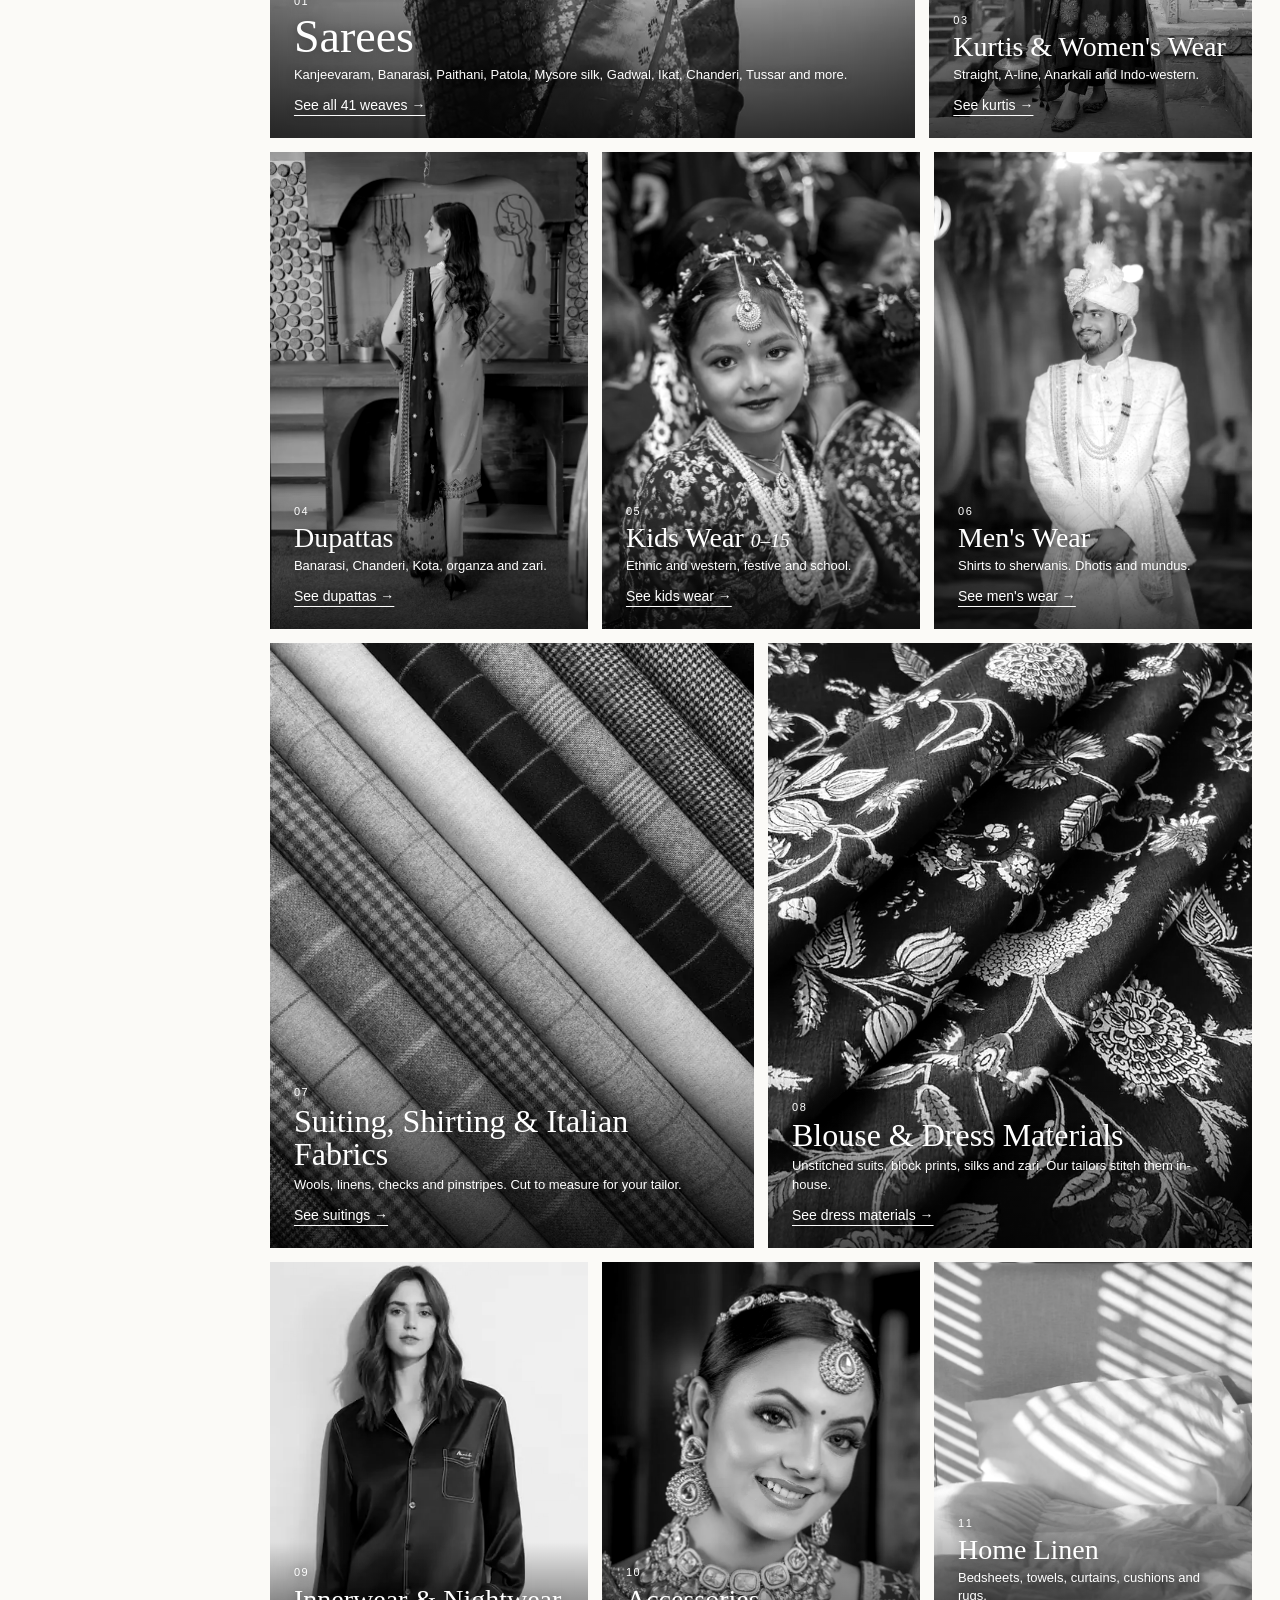
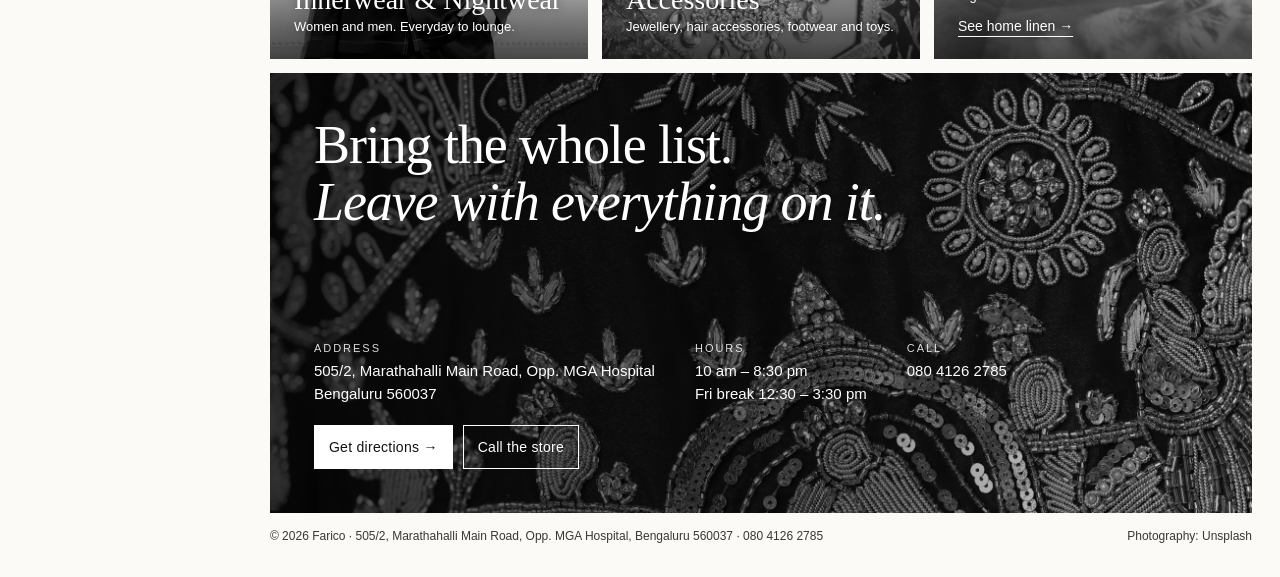
==== commit 68f673e8: "Match opening hours to Google Business Profile (10:00-20:30, Friday break 12:30-15:30) Co-Authored-B" ====
--- a/index.html
+++ b/index.html
@@ -21,7 +21,7 @@
 <link rel="preconnect" href="https://fonts.gstatic.com" crossorigin>
 <link rel="stylesheet" href="https://fonts.googleapis.com/css2?family=Newsreader:ital,opsz,wght@0,6..72,300;1,6..72,300&amp;family=Geist:wght@300;400&amp;display=swap">
 <script type="application/ld+json">
-{"@context":"https://schema.org","@type":"ClothingStore","name":"Farico","url":"https://farico.in/","image":"https://farico.in/img/family-683.webp","logo":"https://farico.in/img/logo.png","foundingDate":"1962","telephone":"+91-80-41262785","address":{"@type":"PostalAddress","streetAddress":"505/2, Marathahalli Main Road, Opp. MGA Hospital","addressLocality":"Marathahalli, Bengaluru","addressRegion":"Karnataka","postalCode":"560037","addressCountry":"IN"},"geo":{"@type":"GeoCoordinates","latitude":12.9572004,"longitude":77.7002602},"openingHoursSpecification":[{"@type":"OpeningHoursSpecification","dayOfWeek":["Monday","Tuesday","Wednesday","Thursday","Friday","Saturday","Sunday"],"opens":"10:00","closes":"21:00"}],"hasMap":"https://www.google.com/maps/search/?api=1&query=FARICO&query_place_id=ChIJmXKPHPkTrjsRgQhDVaaILQQ"}
+{"@context":"https://schema.org","@type":"ClothingStore","name":"Farico","url":"https://farico.in/","image":"https://farico.in/img/family-683.webp","logo":"https://farico.in/img/logo.png","foundingDate":"1962","telephone":"+91-80-41262785","address":{"@type":"PostalAddress","streetAddress":"505/2, Marathahalli Main Road, Opp. MGA Hospital","addressLocality":"Marathahalli, Bengaluru","addressRegion":"Karnataka","postalCode":"560037","addressCountry":"IN"},"geo":{"@type":"GeoCoordinates","latitude":12.9572004,"longitude":77.7002602},"openingHoursSpecification":[{"@type":"OpeningHoursSpecification","dayOfWeek":["Monday","Tuesday","Wednesday","Thursday","Saturday","Sunday"],"opens":"10:00","closes":"20:30"},{"@type":"OpeningHoursSpecification","dayOfWeek":"Friday","opens":"10:00","closes":"12:30"},{"@type":"OpeningHoursSpecification","dayOfWeek":"Friday","opens":"15:30","closes":"20:30"}],"hasMap":"https://www.google.com/maps/search/?api=1&query=FARICO&query_place_id=ChIJmXKPHPkTrjsRgQhDVaaILQQ"}
 </script>
 <link rel="stylesheet" href="/css/site.css">
 </head>
@@ -53,7 +53,7 @@
  <nav class="store" aria-label="Store">
   <a href="https://www.google.com/maps/search/?api=1&amp;query=FARICO&amp;query_place_id=ChIJmXKPHPkTrjsRgQhDVaaILQQ" target="_blank" rel="noopener">visit the store ↗</a>
   <a href="tel:+918041262785">080 4126 2785</a>
-  <span>open 10 am – 9 pm</span>
+  <span>open 10 am – 8:30 pm · Fri break 12:30 – 3:30</span>
  </nav>
 </header>
 
@@ -145,7 +145,7 @@
    <div class="bottom">
     <div class="info">
      <a href="https://www.google.com/maps/search/?api=1&amp;query=FARICO&amp;query_place_id=ChIJmXKPHPkTrjsRgQhDVaaILQQ" target="_blank" rel="noopener"><span class="lbl">Address</span>505/2, Marathahalli Main Road, Opp. MGA Hospital<br>Bengaluru 560037</a>
-     <div><span class="lbl">Hours</span>10 am – 9 pm</div>
+     <div><span class="lbl">Hours</span>10 am – 8:30 pm<br>Fri break 12:30 – 3:30 pm</div>
      <a href="tel:+918041262785"><span class="lbl">Call</span>080 4126 2785</a>
     </div>
     <div class="btns">
